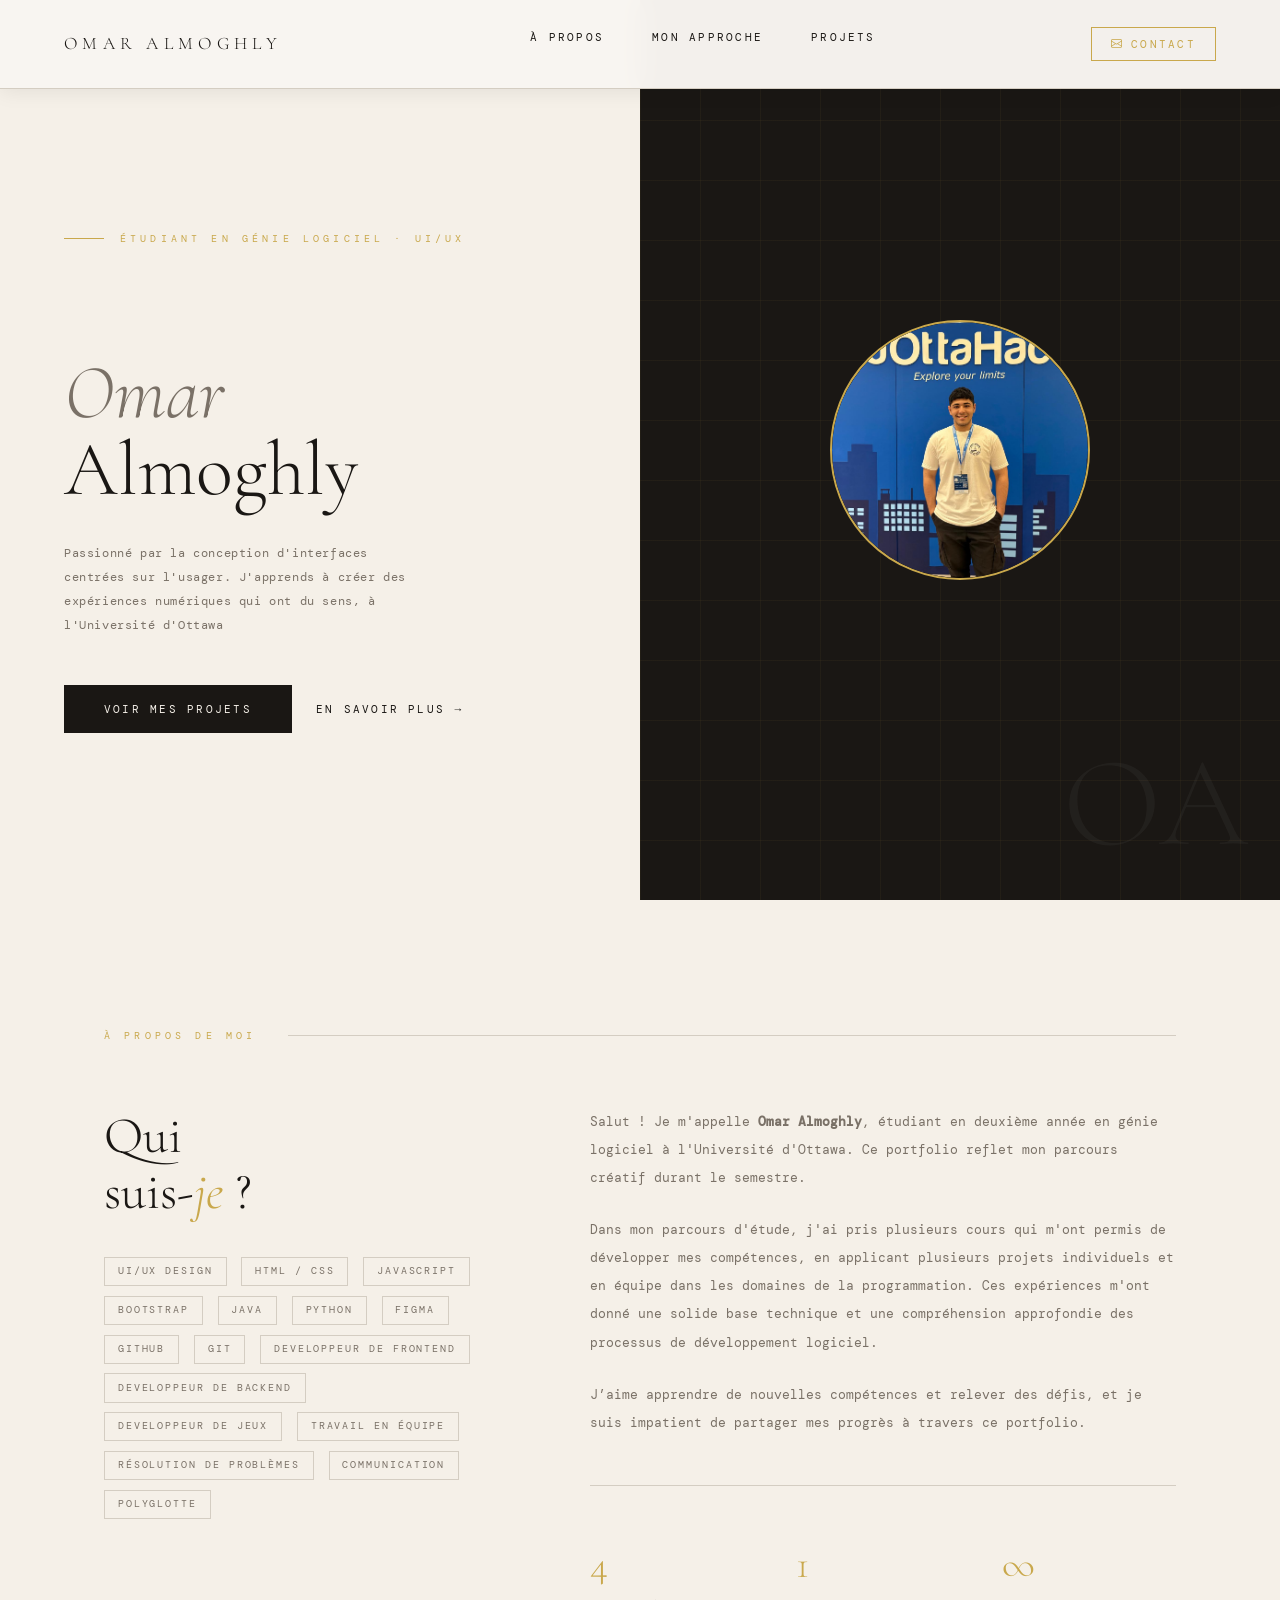
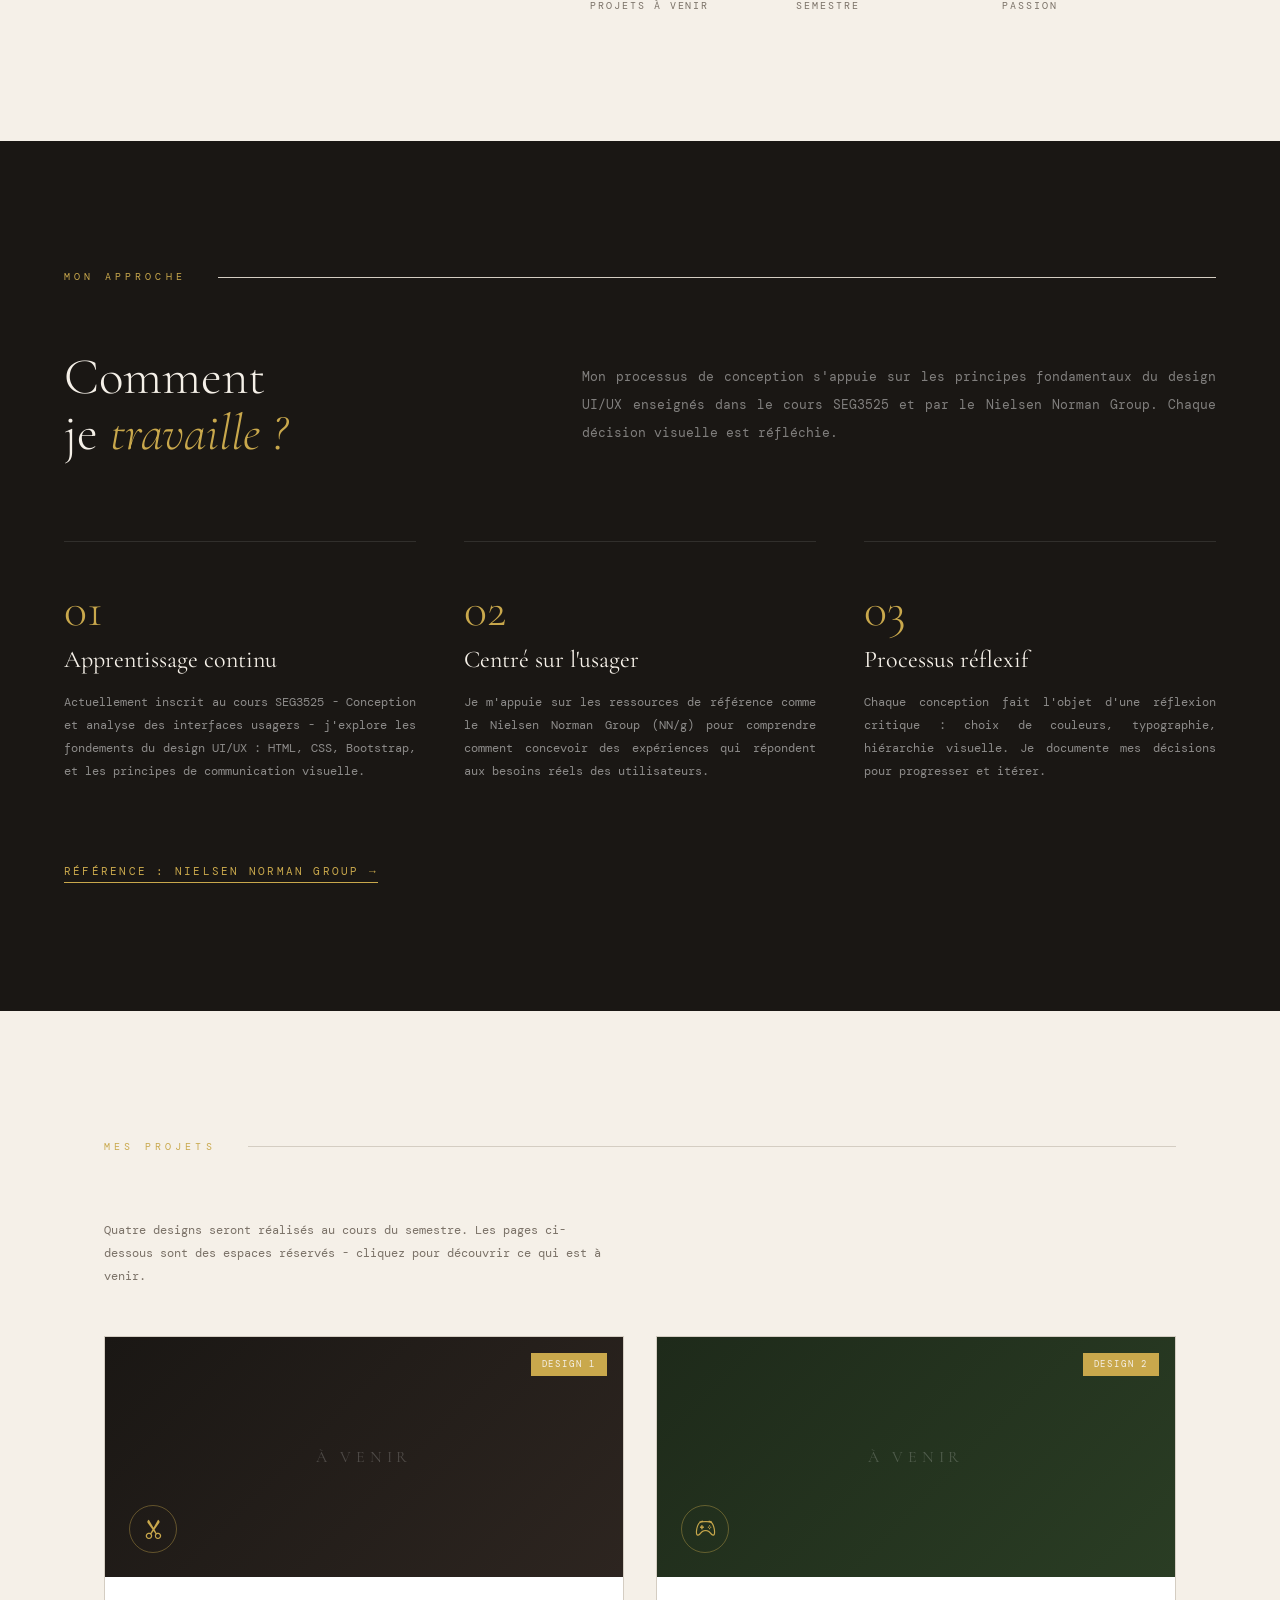
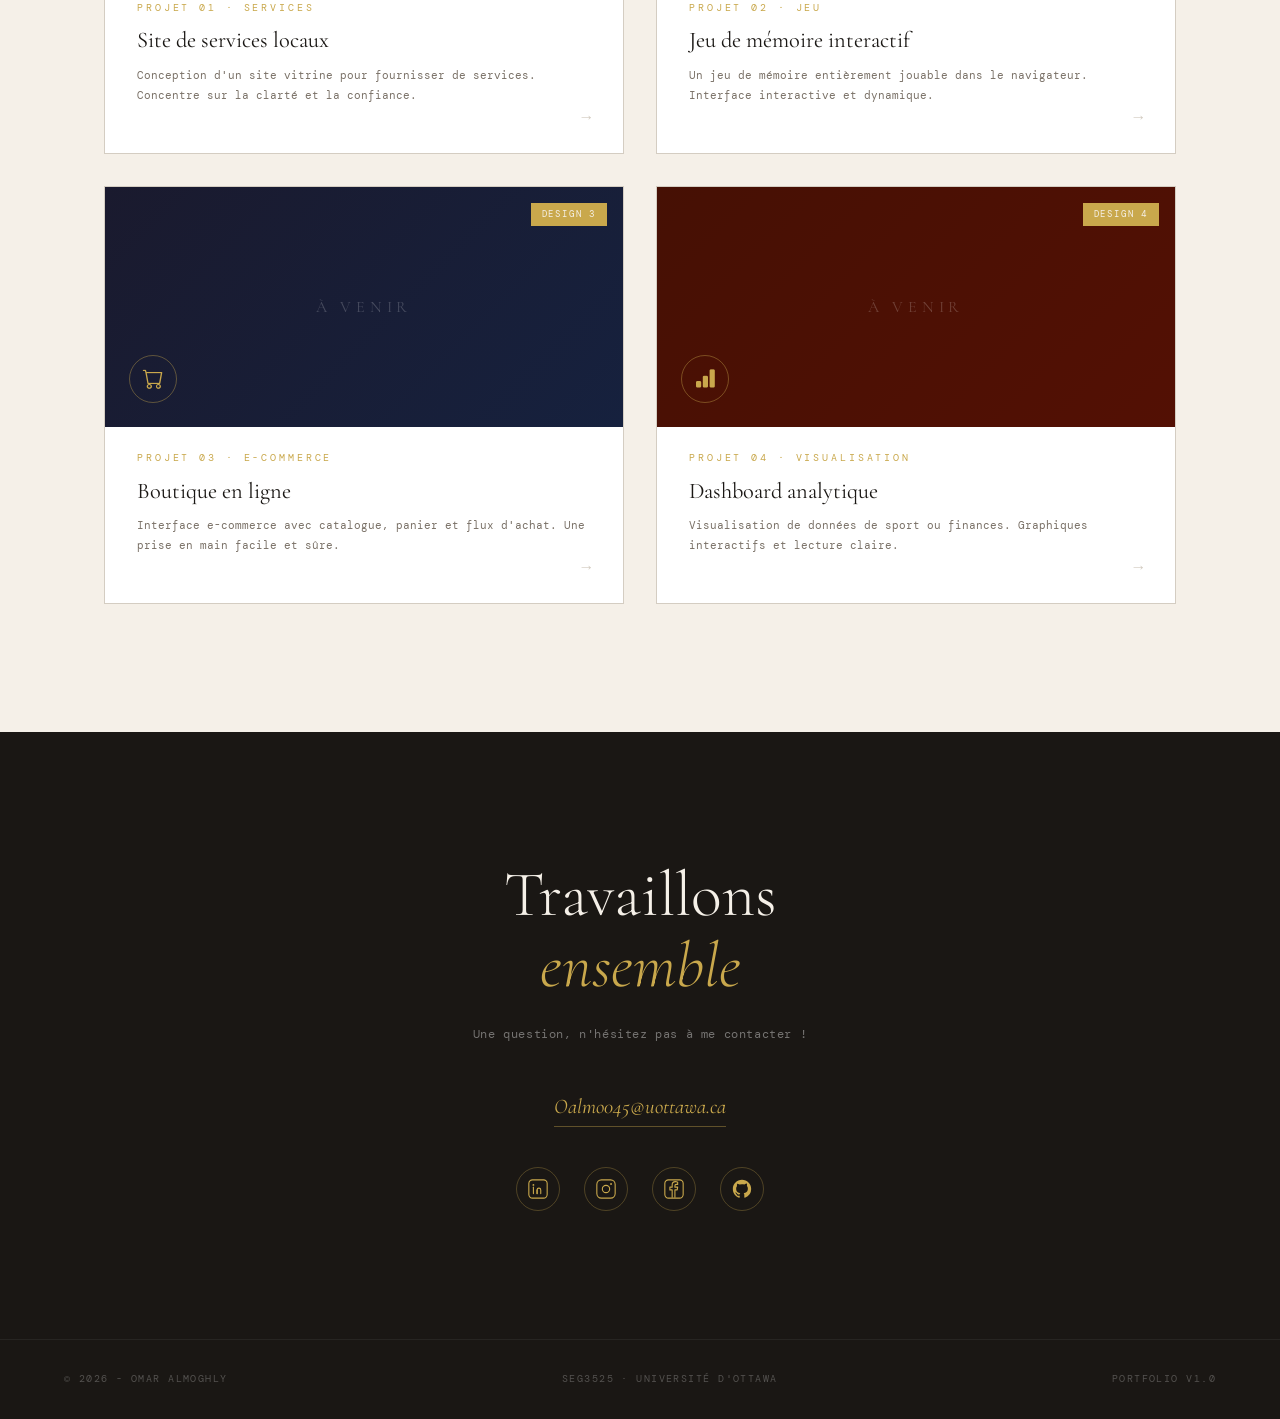
==== index.html @ 048c3cff "Fix HTML links and image paths" ====
<!DOCTYPE html>
<html lang="fr">
<head>
  <meta charset="UTF-8" />
  <meta name="viewport" content="width=device-width, initial-scale=1.0" />
  <title>Portfolio - Omar Almoghly</title>
  <link href="https://fonts.googleapis.com/css2?family=Cormorant+Garamond:ital,wght@0,300;0,400;0,600;1,300;1,400&family=DM+Mono:wght@300;400&display=swap" rel="stylesheet" />
  <!-- Bootstrap -->
  <link href="https://cdn.jsdelivr.net/npm/bootstrap@5.3.3/dist/css/bootstrap.min.css" rel="stylesheet">
  <!-- Bootstrap Icons -->
  <link rel="stylesheet" href="https://cdn.jsdelivr.net/npm/bootstrap-icons@1.11.3/font/bootstrap-icons.min.css">
  <link rel="stylesheet" href="css/style.css" />
</head>
<body>

  <!-- NAVBAR -->
  <nav>
    <a href="#" class="nav-logo">Omar Almoghly</a>
    <ul class="nav-links">
      <li><a href="#apropos">à propos</a></li>
      <li><a href="#approche">Mon approche</a></li>
      <li><a href="#projets">Projets</a></li>
    </ul>
    <a href="#contact" class="nav-contact">
  <i class="bi bi-envelope" style="margin-right: 0.4rem;"></i>Contact
</a>
  </nav>

  <!-- HERO -->
  <section id="hero">
    <div class="hero-left">
      <div class="hero-label">Étudiant en génie logiciel · UI/UX</div>
      <h1 class="hero-name">
        <br><em>Omar</em><br>Almoghly
      </h1>
      <p class="hero-desc">
        Passionné par la conception d'interfaces centrées sur l'usager.
        J'apprends à créer des expériences numériques qui ont du sens,
        à l'Université d'Ottawa
      </p>
      <div class="hero-actions">
        <a href="#projets" class="btn-primary-custom">Voir mes projets</a>
        <a href="#apropos" class="btn-secondary-custom">En savoir plus →</a>
      </div>
    </div>
    <div class="hero-right">
      <div class="hero-grid-overlay"></div>
      <div class="hero-photo-placeholder">
        <!-- Mon  photo -->
         <img src="images/Omar.jpeg" style="width:100%;height:100%;object-fit:cover;border-radius:50%"> 
      </div>
      <div class="hero-number">OA</div>
    </div>
  </section>

  <!-- À PROPOS -->
  <section id="apropos">
    <div class="section-divider"><span>À propos de moi</span></div>
    <div class="about-grid fade-in">
      <div class="about-left">
        <h2>Qui<br>suis-<em>je</em> ?</h2>
        <div style="margin-top:2rem;">
          <span class="about-tag">UI/UX Design</span>
          <span class="about-tag">HTML / CSS</span>
          <span class="about-tag">JavaScript</span>
          <span class="about-tag">Bootstrap</span>
          <span class="about-tag">Java</span>
          <span class="about-tag">Python</span>
          <span class="about-tag">Figma</span>
          <span class="about-tag">Github</span>
          <span class="about-tag">Git</span>
          <span class="about-tag">developpeur de frontend</span>
          <span class="about-tag">developpeur de backend </span>
          <span class="about-tag">Developpeur de jeux</span>
          <span class="about-tag">Travail en équipe</span>
          <span class="about-tag">Résolution de problèmes</span>
          <span class="about-tag">Communication</span>
          <span class="about-tag">Polyglotte</span>
        </div>
      </div>
      <div class="about-right">
        <p>
          Salut ! Je m'appelle <strong>Omar Almoghly</strong>, étudiant en deuxième année en génie logiciel
          à l'Université d'Ottawa. Ce portfolio reflet mon parcours créatif
          durant le semestre.
        </p>
        <p>
          Dans mon parcours d'étude, j'ai pris plusieurs cours qui m'ont permis de développer mes compétences, en applicant plusieurs projets individuels et en équipe dans les domaines de la programmation.
          Ces expériences m'ont donné une solide base technique et une compréhension approfondie des processus de développement logiciel.

        </p>
        <p>
          J’aime apprendre de nouvelles compétences et relever des défis, et je suis impatient de partager mes progrès
         à travers ce portfolio.
        </p>
        <div class="about-stats">
          <div>
            <div class="stat-num">4</div>
            <div class="stat-label">Projets à venir</div>
          </div>
          <div>
            <div class="stat-num">1</div>
            <div class="stat-label">Semestre</div>
          </div>
          <div>
            <div class="stat-num">∞</div>
            <div class="stat-label">Passion</div>
          </div>
        </div>
      </div>
    </div>
  </section>

  <!-- MON APPROCHE -->
<section id="approche">
  <div class="approach-inner">
    <div class="section-divider"><span>Mon approche</span></div>
    <div class="approach-header">
      <h2>Comment<br>je <em>travaille ?</em></h2>
      <p>Mon processus de conception s'appuie sur les principes fondamentaux
      du design UI/UX enseignés dans le cours SEG3525 et par le Nielsen Norman Group.
      Chaque décision visuelle est réfléchie.</p>
    </div>
    <div class="approach-grid fade-in">
      <div class="approach-card">
        <div class="approach-number">01</div>
        <h3>Apprentissage continu</h3>
        <p>Actuellement inscrit au cours SEG3525 - Conception et analyse des interfaces usagers -
        j'explore les fondements du design UI/UX : HTML, CSS, Bootstrap, et les principes
        de communication visuelle.</p>
      </div>
      <div class="approach-card">
        <div class="approach-number">02</div>
        <h3>Centré sur l'usager</h3>
        <p>Je m'appuie sur les ressources de référence comme le Nielsen Norman Group (NN/g)
        pour comprendre comment concevoir des expériences qui répondent aux besoins réels
        des utilisateurs.</p>
      </div>
      <div class="approach-card">
        <div class="approach-number">03</div>
        <h3>Processus réflexif</h3>
        <p>Chaque conception fait l'objet d'une réflexion critique : choix de couleurs,
        typographie, hiérarchie visuelle. Je documente mes décisions pour progresser
        et itérer.</p>
      </div>
    </div>
    <a href="https://www.nngroup.com/" target="_blank" class="approach-link">
      Référence : Nielsen Norman Group →
    </a>
  </div>
</section>

  <!-- PROJETS -->
  <section id="projets">
    <div class="section-divider"><span>Mes projets</span></div>
    <p style="font-size:0.72rem;color:var(--muted);margin-bottom:3rem;max-width:500px;line-height:2;">
      Quatre designs seront réalisés au cours du semestre. Les pages ci-dessous sont des
      espaces réservés - cliquez pour découvrir ce qui est à venir.
    </p>
   <div class="projects-grid fade-in">

  <!-- Design 1 -->
  <a href="pages/design1.html" class="project-card">
    <div class="project-img project-img-1">
      <span class="project-coming">À venir</span>
      <span class="project-badge">Design 1</span>
      <div class="project-icon">
        <i class="bi bi-scissors" style="font-size:1.3rem; color:#c9a84c;"></i>
      </div>
    </div>
    <div class="project-body">
      <div class="project-num">Projet 01 · Services</div>
      <div class="project-title">Site de services locaux</div>
      <p class="project-desc">Conception d'un site vitrine pour fournisser de services.
      Concentre sur la clarté et la confiance.</p>
    </div>
    <span class="project-arrow">→</span>
  </a>

  <!-- Design 2 -->
  <a href="pages/design2.html" class="project-card">
    <div class="project-img project-img-2">
      <span class="project-coming">À venir</span>
      <span class="project-badge">Design 2</span>
      <div class="project-icon">
        <i class="bi bi-controller" style="font-size:1.3rem; color:#c9a84c;"></i>
      </div>
    </div>
    <div class="project-body">
      <div class="project-num">Projet 02 · Jeu</div>
      <div class="project-title">Jeu de mémoire interactif</div>
      <p class="project-desc">Un jeu de mémoire entièrement jouable dans le navigateur.
      Interface interactive et dynamique.</p>
    </div>
    <span class="project-arrow">→</span>
  </a>

  <!-- Design 3 -->
  <a href="pages/design3.html" class="project-card">
    <div class="project-img project-img-3">
      <span class="project-coming">À venir</span>
      <span class="project-badge">Design 3</span>
      <div class="project-icon">
        <i class="bi bi-cart" style="font-size:1.3rem; color:#c9a84c;"></i>
      </div>
    </div>
    <div class="project-body">
      <div class="project-num">Projet 03 · E-commerce</div>
      <div class="project-title">Boutique en ligne</div>
      <p class="project-desc">Interface e-commerce avec catalogue, panier et flux d'achat.
      Une prise en main facile et sûre.</p>
    </div>
    <span class="project-arrow">→</span>
  </a>

  <!-- Design 4 -->
  <a href="pages/design4.html" class="project-card">
    <div class="project-img project-img-4">
      <span class="project-coming">À venir</span>
      <span class="project-badge">Design 4</span>
      <div class="project-icon">
        <i class="bi bi-bar-chart-fill" style="font-size:1.3rem; color:#c9a84c;"></i>
      </div>
    </div>
    <div class="project-body">
      <div class="project-num">Projet 04 · Visualisation</div>
      <div class="project-title">Dashboard analytique</div>
      <p class="project-desc">Visualisation de données de sport ou finances.
      Graphiques interactifs et lecture claire.</p>
    </div>
    <span class="project-arrow">→</span>
  </a>

</div>
  </section>

  <!-- CONTACT -->
  <section id="contact">
  <div class="section-divide"></div>
  <h2>Travaillons<br><em>ensemble</em></h2>
  <p>Une question, n'hésitez pas à me contacter !</p>
  <a href="mailto:Oalmo045@uottawa.ca" class="contact-email">Oalmo045@uottawa.ca</a>

  <!-- Logos sociaux -->
  <div style="display:flex; gap:1.5rem; justify-content:center; margin-top:2.5rem;">

    <!-- LinkedIn -->
    <a href="https://linkedin.com/in/omar-basman-almoghly-37208b328" target="_blank" class="social-icon">
      <svg width="22" height="22" viewBox="0 0 24 24" fill="none" xmlns="http://www.w3.org/2000/svg">
        <rect x="2" y="2" width="20" height="20" rx="4" stroke="#c9a84c" stroke-width="1.2"/>
        <path d="M7 10v7" stroke="#c9a84c" stroke-width="1.2" stroke-linecap="round"/>
        <circle cx="7" cy="7.5" r="1" fill="#c9a84c"/>
        <path d="M11 17v-4a2 2 0 0 1 4 0v4" stroke="#c9a84c" stroke-width="1.2" stroke-linecap="round"/>
        <path d="M11 13v4" stroke="#c9a84c" stroke-width="1.2" stroke-linecap="round"/>
      </svg>
    </a>

    <!-- Instagram -->
    <a href="https://instagram.com/omar_almoghly1" target="_blank" class="social-icon">
      <svg width="22" height="22" viewBox="0 0 24 24" fill="none" xmlns="http://www.w3.org/2000/svg">
        <rect x="2" y="2" width="20" height="20" rx="5" stroke="#c9a84c" stroke-width="1.2"/>
        <circle cx="12" cy="12" r="4" stroke="#c9a84c" stroke-width="1.2"/>
        <circle cx="17.5" cy="6.5" r="1" fill="#c9a84c"/>
      </svg>
    </a>

    <!-- Facebook -->
    <a href="https://facebook.com/Omar Basman" target="_blank" class="social-icon">
      <svg width="22" height="22" viewBox="0 0 24 24" fill="none" xmlns="http://www.w3.org/2000/svg">
        <rect x="2" y="2" width="20" height="20" rx="4" stroke="#c9a84c" stroke-width="1.2"/>
        <path d="M13 21v-8h2.5l.5-3H13V8.5C13 7.7 13.4 7 14.5 7H16V4.5S15 4 13.5 4C11 4 10 5.5 10 7.5V10H7.5v3H10v8" 
              stroke="#c9a84c" stroke-width="1.2" stroke-linecap="round" stroke-linejoin="round"/>
      </svg>
    </a>
    <!-- Github -->
    <a href="https://github.com/OmarAlmoghly" target="_blank" class="social-icon">
      <svg width="22" height="22" viewBox="0 0 24 24" fill="none" xmlns="http://www.w3.org/2000/svg">
      <path d="M12 2C6.48 2 2 6.48 2 12c0 4.42 2.87 8.17 6.84 9.49.5.09.68-.22.68-.48v-1.7c-2.78.6-3.37-1.34-3.37-1.34-.45-1.16-1.1-1.47-1.1-1.47-.9-.62.07-.6.07-.6 1 .07 1.52 1.02 1.52 1.02.89 1.52 2.33 1.08 2.9.83.09-.65.35-1.08.63-1.33-2.22-.25-4.55-1.11-4.55-4.94 0-1.09.39-1.98 1.03-2.68-.1-.25-.45-1.27.1-2.64 0 0 .84-.27 2.75 1.02A9.56 9.56 0 0 1 12 6.8c.85.004 1.71.115 2.51.337 1.91-1.29 2.75-1.02 2.75-1.02.55 1.37.2 2.39.1 2.64.64.7 1.03 1.59 1.03 2.68 0 3.84-2.34 4.68-4.57 4.93.36.31.68.92.68 1.85v2.74c0 .27.18.58.69.48A10.01 10.01 0 0 0 22 12c0-5.52-4.48-10-10-10z" 
          fill="#c9a84c"/>
  </svg>
</a>
  </div>
</section>
  <!-- FOOTER -->
  <footer>
    <span>© 2026 - Omar Almoghly</span>
    <span>SEG3525 · Université d'Ottawa</span>
    <span>Portfolio v1.0</span>
  </footer>

  <script src="https://cdn.jsdelivr.net/npm/bootstrap@5.3.0/dist/js/bootstrap.bundle.min.js"></script>
  <script src="js/script.js"></script>
</body>
</html>
---- css/style.css ----
:root {
  --cream: #f5f0e8;
  --ink: #1a1714;
  --gold: #c9a84c;
  --gold-light: #e8d5a3;
  --muted: #7a7167;
  --line: #d4cdc2;
}

* { margin: 0; padding: 0; box-sizing: border-box; }
html { scroll-behavior: smooth; }

body {
  font-family: 'DM Mono', monospace;
  background-color: var(--cream);
  color: var(--ink);
  overflow-x: hidden;
}

/* ── NAVBAR ── */
nav {
  position: fixed;
  top: 0; left: 0; right: 0;
  z-index: 700;
  display: flex;
  justify-content: space-between;
  align-items: center;
  padding: 1.5rem 4rem;
  background: rgba(248, 245, 241, 0.98);
  backdrop-filter: blur(12px);
  -webkit-backdrop-filter: blur(12px);
  border-bottom: 1px solid var(--line);
  box-shadow: 0 2px 20px rgba(0,0,0,0.08);
}

.nav-logo {
  font-family: 'Cormorant Garamond', serif;
  font-size: 1.1rem;
  font-weight: 300;
  letter-spacing: 0.3em;
  text-transform: uppercase;
  color: var(--ink);
  text-decoration: none;
}

.nav-links {
  display: flex;
  gap: 3rem;
  list-style: none;
}

.nav-links a {
  font-size: 0.7rem;
  letter-spacing: 0.2em;
  text-transform: uppercase;
  color: var(--ink);
  text-decoration: none;
  position: relative;
  padding-bottom: 2px;
}

.nav-links a::after {
  content: '';
  position: absolute;
  bottom: 0; left: 0;
  width: 0; height: 1px;
  background: var(--gold);
  transition: width 0.4s ease;
}

.nav-links a:hover::after { width: 100%; }

.nav-contact {
  font-size: 0.7rem;
  letter-spacing: 0.2em;
  text-transform: uppercase;
  color: var(--gold);
  text-decoration: none;
  border: 1px solid var(--gold);
  padding: 0.5rem 1.2rem;
  transition: all 0.3s ease;
}

.nav-contact:hover {
  background: var(--gold);
  color: var(--cream);
}

/* ── HERO ── */
#hero {
  min-height: 100vh;
  display: grid;
  grid-template-columns: 1fr 1fr;
  position: relative;
  overflow: hidden;
}

.hero-left {
  display: flex;
  flex-direction: column;
  justify-content: center;
  padding: 8rem 4rem 4rem 4rem;
}

.hero-label {
  font-size: 0.65rem;
  letter-spacing: 0.4em;
  text-transform: uppercase;
  color: var(--gold);
  margin-bottom: 2rem;
  display: flex;
  align-items: center;
  gap: 1rem;
}

.hero-label::before {
  content: '';
  width: 40px;
  height: 1px;
  background: var(--gold);
}

.hero-name {
  font-family: 'Cormorant Garamond', serif;
  font-size: clamp(3.5rem, 6vw, 7rem);
  font-weight: 300;
  line-height: 1.0;
  color: var(--ink);
  margin-bottom: 2rem;
}

.hero-name em {
  font-style: italic;
  color: var(--muted);
}

.hero-desc {
  font-size: 0.75rem;
  line-height: 2;
  color: var(--muted);
  max-width: 360px;
  margin-bottom: 3rem;
  letter-spacing: 0.05em;
}

.hero-actions {
  display: flex;
  gap: 1.5rem;
  align-items: center;
}

.btn-primary-custom {
  font-size: 0.7rem;
  letter-spacing: 0.2em;
  text-transform: uppercase;
  color: var(--cream);
  background: var(--ink);
  border: none;
  padding: 1rem 2.5rem;
  text-decoration: none;
  transition: all 0.3s ease;
}

.btn-primary-custom:hover {
  background: var(--gold);
  color: var(--cream);
}

.btn-secondary-custom {
  font-size: 0.7rem;
  letter-spacing: 0.2em;
  text-transform: uppercase;
  color: var(--ink);
  text-decoration: none;
  display: flex;
  align-items: center;
  gap: 0.5rem;
  transition: color 0.3s ease;
}

.btn-secondary-custom:hover { color: var(--gold); }

.hero-right {
  position: relative;
  background: var(--ink);
  overflow: hidden;
  display: flex;
  align-items: center;
  justify-content: center;
}

.hero-photo-placeholder {
  width: 260px;
  height: 260px;
  border-radius: 50%;
  border: 2px solid var(--gold);
  display: flex;
  align-items: center;
  justify-content: center;
  position: relative;
  overflow: hidden;
}

.hero-photo-placeholder::before {
  content: '';
  position: absolute;
  width: 280px;
  height: 280px;
  border-radius: 50%;
  border: 1px solid rgba(201,168,76,0.3);
  animation: pulse-ring 3s ease-in-out infinite;
}

@keyframes pulse-ring {
  0%, 100% { transform: scale(1); opacity: 0.5; }
  50%       { transform: scale(1.05); opacity: 1; }
}

.hero-photo-placeholder svg {
  width: 100px;
  height: 100px;
  color: var(--gold-light);
  opacity: 0.5;
}

.hero-grid-overlay {
  position: absolute;
  inset: 0;
  background-image:
    linear-gradient(rgba(201,168,76,0.05) 1px, transparent 1px),
    linear-gradient(90deg, rgba(201,168,76,0.05) 1px, transparent 1px);
  background-size: 60px 60px;
}

.hero-number {
  position: absolute;
  bottom: 2rem; right: 2rem;
  font-family: 'Cormorant Garamond', serif;
  font-size: 8rem;
  font-weight: 300;
  color: rgba(255,255,255,0.04);
  line-height: 1;
  user-select: none;
}

/* ── SECTION DIVIDER ── */
.section-divider {
  display: flex;
  align-items: center;
  gap: 2rem;
  margin-bottom: 4rem;
}

.section-divider span {
  font-size: 0.65rem;
  letter-spacing: 0.4em;
  text-transform: uppercase;
  color: var(--gold);
  white-space: nowrap;
}

.section-divider::after {
  content: '';
  flex: 1;
  height: 1px;
  background: var(--line);
}

/* ── À PROPOS ── */
#apropos {
  padding: 8rem 4rem;
  max-width: 1200px;
  margin: 0 auto;
}

.about-grid {
  display: grid;
  grid-template-columns: 1fr 1.5fr;
  gap: 6rem;
  align-items: start;
}

.about-left h2 {
  font-family: 'Cormorant Garamond', serif;
  font-size: clamp(2.5rem, 4vw, 4rem);
  font-weight: 300;
  line-height: 1.1;
  margin-bottom: 2rem;
}

.about-left h2 em {
  font-style: italic;
  color: var(--gold);
}

.about-tag {
  display: inline-block;
  font-size: 0.6rem;
  letter-spacing: 0.2em;
  text-transform: uppercase;
  border: 1px solid var(--line);
  padding: 0.4rem 0.8rem;
  margin: 0.3rem 0.3rem 0.3rem 0;
  color: var(--muted);
}

.about-right p {
  font-size: 0.8rem;
  line-height: 2.2;
  color: var(--muted);
  margin-bottom: 1.5rem;
}

.about-stats {
  display: grid;
  grid-template-columns: repeat(3, 1fr);
  gap: 2rem;
  margin-top: 3rem;
  padding-top: 3rem;
  border-top: 1px solid var(--line);
}

.stat-num {
  font-family: 'Cormorant Garamond', serif;
  font-size: 2.5rem;
  font-weight: 300;
  color: var(--gold);
}

.stat-label {
  font-size: 0.6rem;
  letter-spacing: 0.2em;
  text-transform: uppercase;
  color: var(--muted);
  margin-top: 0.3rem;
}

/* ── MON APPROCHE ── */
#approche {
  color: var(--cream);
  background: var(--ink);
  padding: 8rem 4rem;
}

#approche .section-divider span { color: var(--gold); }
#approche .section-divider::after { background: var(--line); }

.approach-inner {
  max-width: 1200px;
  margin: 0 auto;
}

.approach-header {
  display: grid;
  grid-template-columns: 1fr 1.5fr;
  gap: 6rem;
  align-items: center;
  margin-bottom: 5rem;
}

.approach-inner h2 {
  font-family: 'Cormorant Garamond', serif;
  font-size: clamp(2.5rem, 4vw, 4rem);
  font-weight: 300;
  line-height: 1.1;
  color: var(--cream);
  margin: 0;
}

.approach-inner h2 em {
  font-style: italic;
  color: var(--gold);
}


.approach-header > p {
  font-size: 0.8rem;
  line-height: 2.2;
  color: rgba(255,255,255,0.45);
  margin: 0;
  text-align: justify;
  text-align-last: left;
}

.approach-grid {
  display: grid;
  grid-template-columns: repeat(3, 1fr);
  gap: 3rem;
  margin-top: 0;
}

.approach-card {
  border-top: 1px solid rgba(255,255,255,0.1);
  padding-top: 2rem;
  transition: border-color 0.3s ease;
}

.approach-card:hover { border-top-color: var(--gold); }

.approach-number {
  font-family: 'Cormorant Garamond', serif;
  font-size: 3rem;
  font-weight: 300;
  color: var(--gold);
}

.approach-card h3 {
  font-family: 'Cormorant Garamond', serif;
  font-size: 1.5rem;
  font-weight: 400;
  color: var(--cream);
  margin-bottom: 1rem;
}

.approach-card p {
  font-size: 0.72rem;
  line-height: 2;
  color: rgba(255,255,255,0.5);
  text-align: justify;
  text-align-last: left;
}

.approach-link {
  display: inline-flex;
  align-items: center;
  gap: 0.5rem;
  margin-top: 4rem;
  font-size: 0.7rem;
  letter-spacing: 0.2em;
  text-transform: uppercase;
  color: var(--gold);
  text-decoration: none;
  border-bottom: 1px solid var(--gold);
  padding-bottom: 2px;
}

/* ── PROJETS ── */
#projets {
  padding: 8rem 4rem;
  max-width: 1200px;
  margin: 0 auto;
}

.projects-grid {
  display: grid;
  grid-template-columns: repeat(2, 1fr);
  gap: 2rem;
}

.project-card {
  position: relative;
  background: white;
  border: 1px solid var(--line);
  overflow: hidden;
  cursor: pointer;
  transition: transform 0.3s ease, box-shadow 0.3s ease;
  text-decoration: none;
  color: inherit;
  display: block;
}

.project-card:hover {
  transform: translateY(-4px);
  box-shadow: 0 20px 60px rgba(0,0,0,0.08);
}

.project-img {
  height: 240px;
  display: flex;
  align-items: center;
  justify-content: center;
  position: relative;
  overflow: hidden;
}

.project-img-1 { background: linear-gradient(135deg, #1a1714 0%, #2d2520 100%); }
.project-img-2 { background: linear-gradient(135deg, #1e2a1a 0%, #2a3d24 100%); }
.project-img-3 { background: linear-gradient(135deg, #1a1a2e 0%, #16213e 100%); }
.project-img-4 { background: linear-gradient(135deg, #461004 0%, #531004 100%); }

.project-coming {
  font-family: 'Cormorant Garamond', serif;
  font-size: 1rem;
  letter-spacing: 0.3em;
  text-transform: uppercase;
  color: rgba(255,255,255,0.2);
}

.project-badge {
  position: absolute;
  top: 1rem; right: 1rem;
  font-size: 0.55rem;
  letter-spacing: 0.2em;
  text-transform: uppercase;
  background: var(--gold);
  color: var(--cream);
  padding: 0.3rem 0.7rem;
}

.project-icon {
  position: absolute;
  bottom: 1.5rem; left: 1.5rem;
  width: 48px; height: 48px;
  border: 1px solid rgba(201,168,76,0.4);
  border-radius: 50%;
  display: flex;
  align-items: center;
  justify-content: center;
  font-size: 1.2rem;
}

.project-body {
  padding: 1.5rem 2rem 2rem;
}

.project-num {
  font-size: 0.6rem;
  letter-spacing: 0.3em;
  text-transform: uppercase;
  color: var(--gold);
  margin-bottom: 0.5rem;
}

.project-title {
  font-family: 'Cormorant Garamond', serif;
  font-size: 1.4rem;
  font-weight: 400;
  color: var(--ink);
  margin-bottom: 0.5rem;
}

.project-desc {
  font-size: 0.7rem;
  line-height: 1.8;
  color: var(--muted);
}

.project-arrow {
  position: absolute;
  bottom: 1.5rem; right: 2rem;
  font-size: 1rem;
  color: var(--line);
  transition: color 0.3s ease, transform 0.3s ease;
}

.project-card:hover .project-arrow {
  color: var(--gold);
  transform: translateX(4px);
}

/* ── CONTACT ── */
#contact {
  background: var(--ink);
  color: var(--cream);
  padding: 8rem 4rem;
  text-align: center;
}

#contact .section-divider { justify-content: center; }
#contact .section-divider span { color: var(--gold); }
#contact .section-divider::before {
  content: '';
  width: 60px; height: 1px;
  background: rgba(255,255,255,0.15);
}
#contact .section-divider::after {
  flex: unset;
  width: 60px;
}

#contact h2 {
  font-family: 'Cormorant Garamond', serif;
  font-size: clamp(2.5rem, 5vw, 5rem);
  font-weight: 300;
  line-height: 1.1;
  margin-bottom: 1.5rem;
}

#contact h2 em {
  font-style: italic;
  color: var(--gold);
}

#contact p {
  font-size: 0.75rem;
  color: rgba(255,255,255,0.4);
  margin-bottom: 3rem;
  letter-spacing: 0.05em;
}   

.contact-email {
  display: inline-block;
  font-family: 'Cormorant Garamond', serif;
  font-size: 1.3rem;
  font-style: italic;
  color: var(--gold);
  text-decoration: none;
  border-bottom: 1px solid rgba(201,168,76,0.4);
  padding-bottom: 4px;
  transition: border-color 0.3s ease;
}

.contact-email:hover { border-color: var(--gold); }

/* ── FOOTER ── */
footer {
  background: var(--ink);
  border-top: 1px solid rgba(255,255,255,0.06);
  padding: 2rem 4rem;
  display: flex;
  justify-content: space-between;
  align-items: center;
  color: rgba(255,255,255,0.25);
  font-size: 0.6rem;
  letter-spacing: 0.15em;
  text-transform: uppercase;
}

.social-icon {
  display: flex;
  align-items: center;
  justify-content: center;
  width: 44px;
  height: 44px;
  border: 1px solid rgba(201,168,76,0.3);
  border-radius: 50%;
  transition: all 0.3s ease;
}

.social-icon:hover {
  background: rgba(201,168,76,0.15);
  border-color: var(--gold);
  transform: translateY(-3px);
}

/* ── ANIMATIONS ── */
.fade-in {
  opacity: 0;
  transform: translateY(20px);
  transition: opacity 0.8s ease, transform 0.8s ease;
}

.fade-in.visible {
  opacity: 1;
  transform: translateY(0);
}

/* ── RESPONSIVE ── */
@media (max-width: 768px) {
  nav { padding: 1.2rem 1.5rem; }
  .nav-links { display: none; }

  #hero { grid-template-columns: 1fr; }
  .hero-right { height: 40vh; }
  .hero-left { padding: 7rem 1.5rem 3rem; }

  #apropos { padding: 5rem 1.5rem; }
  .about-grid { grid-template-columns: 1fr; gap: 3rem; }

  #approche { padding: 5rem 1.5rem; }
  .approach-grid { grid-template-columns: 1fr; }

  #projets { padding: 5rem 1.5rem; }
  .projects-grid { grid-template-columns: 1fr; }

  #contact { padding: 5rem 1.5rem; }

  footer { flex-direction: column; gap: 1rem; text-align: center; }
}
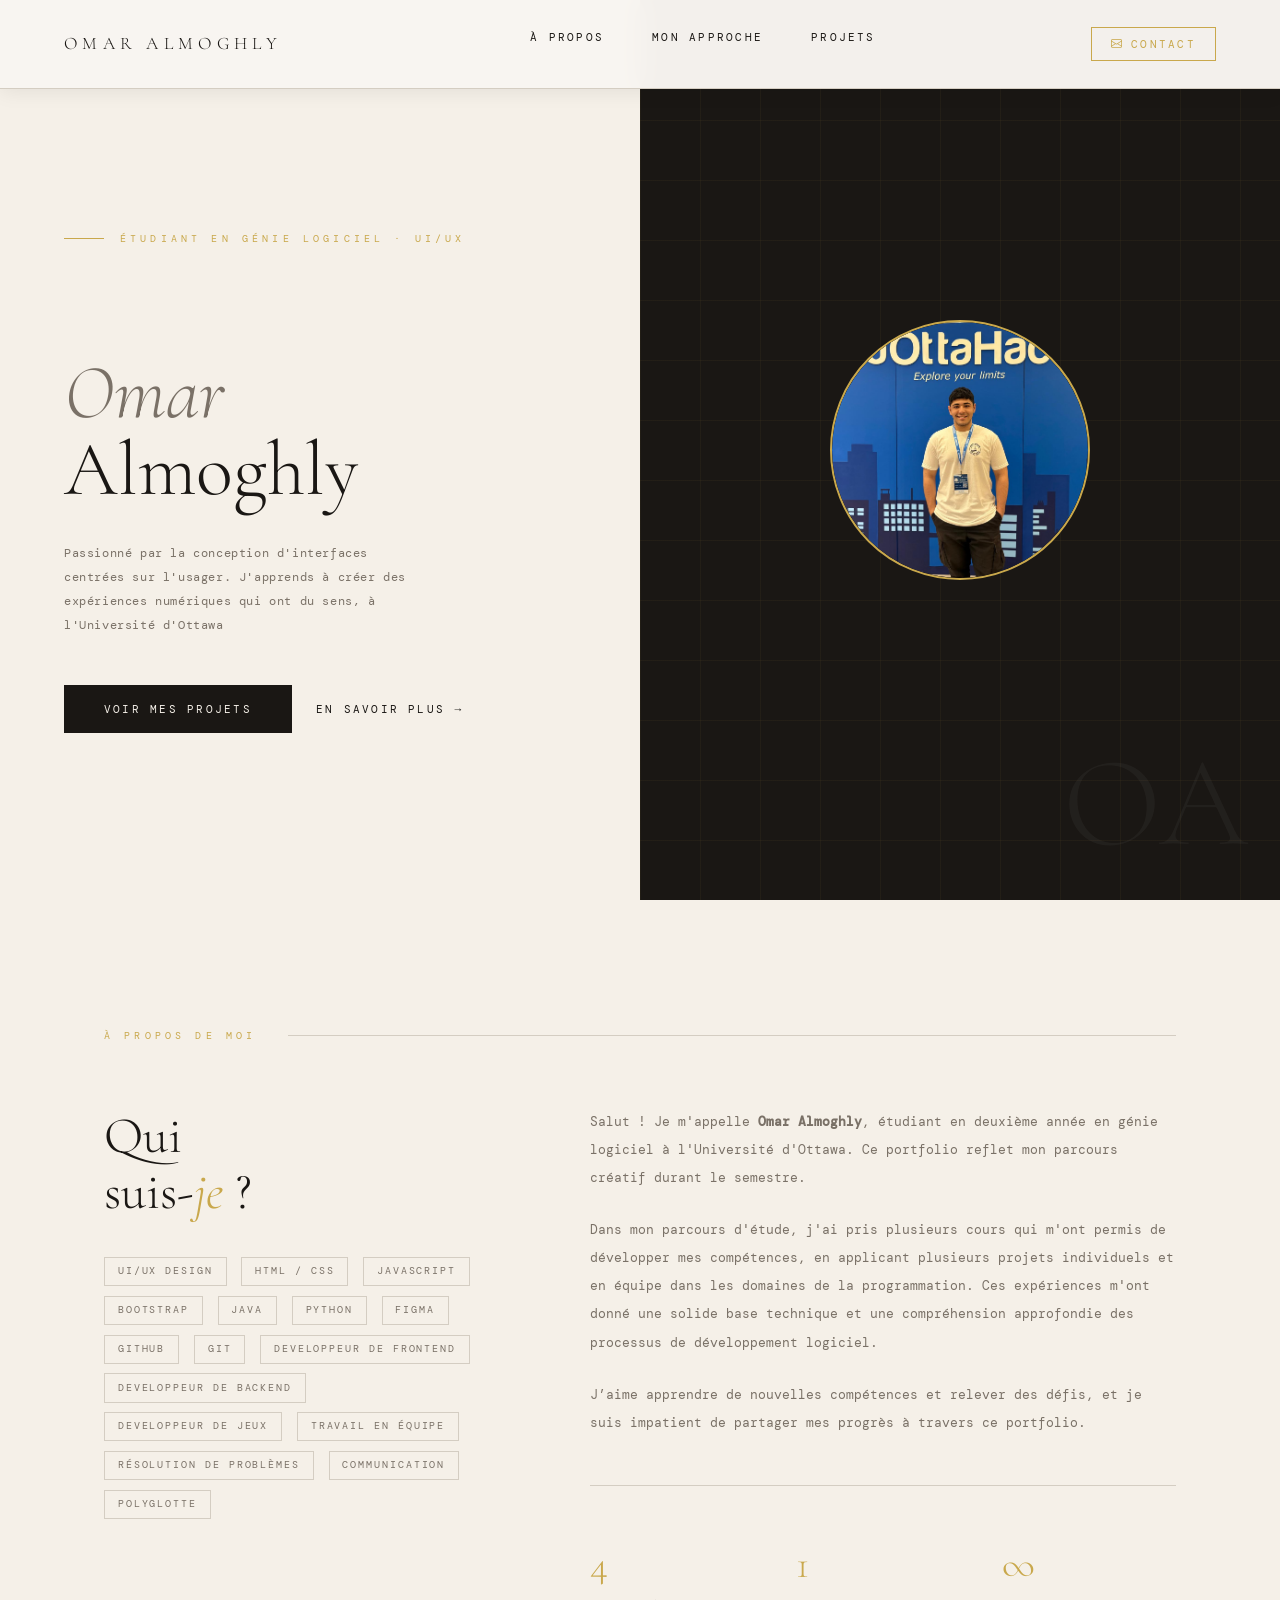
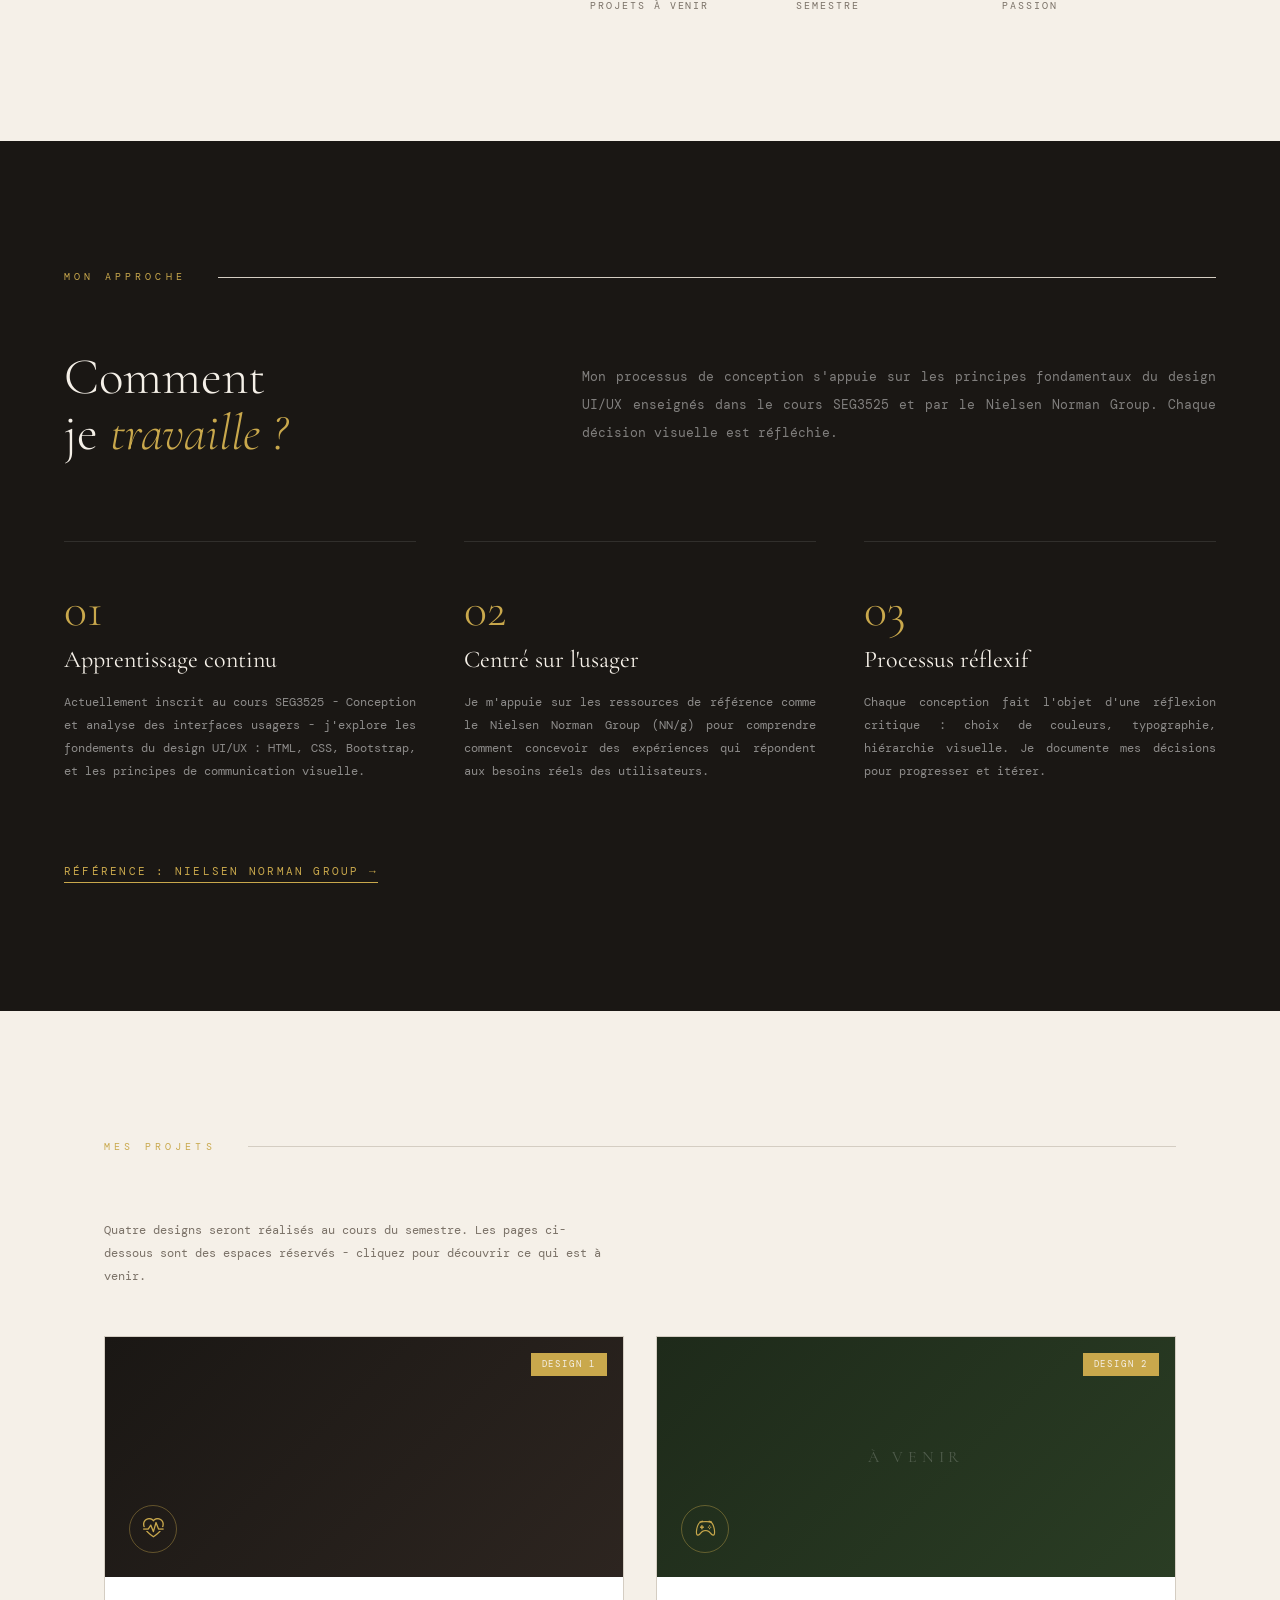
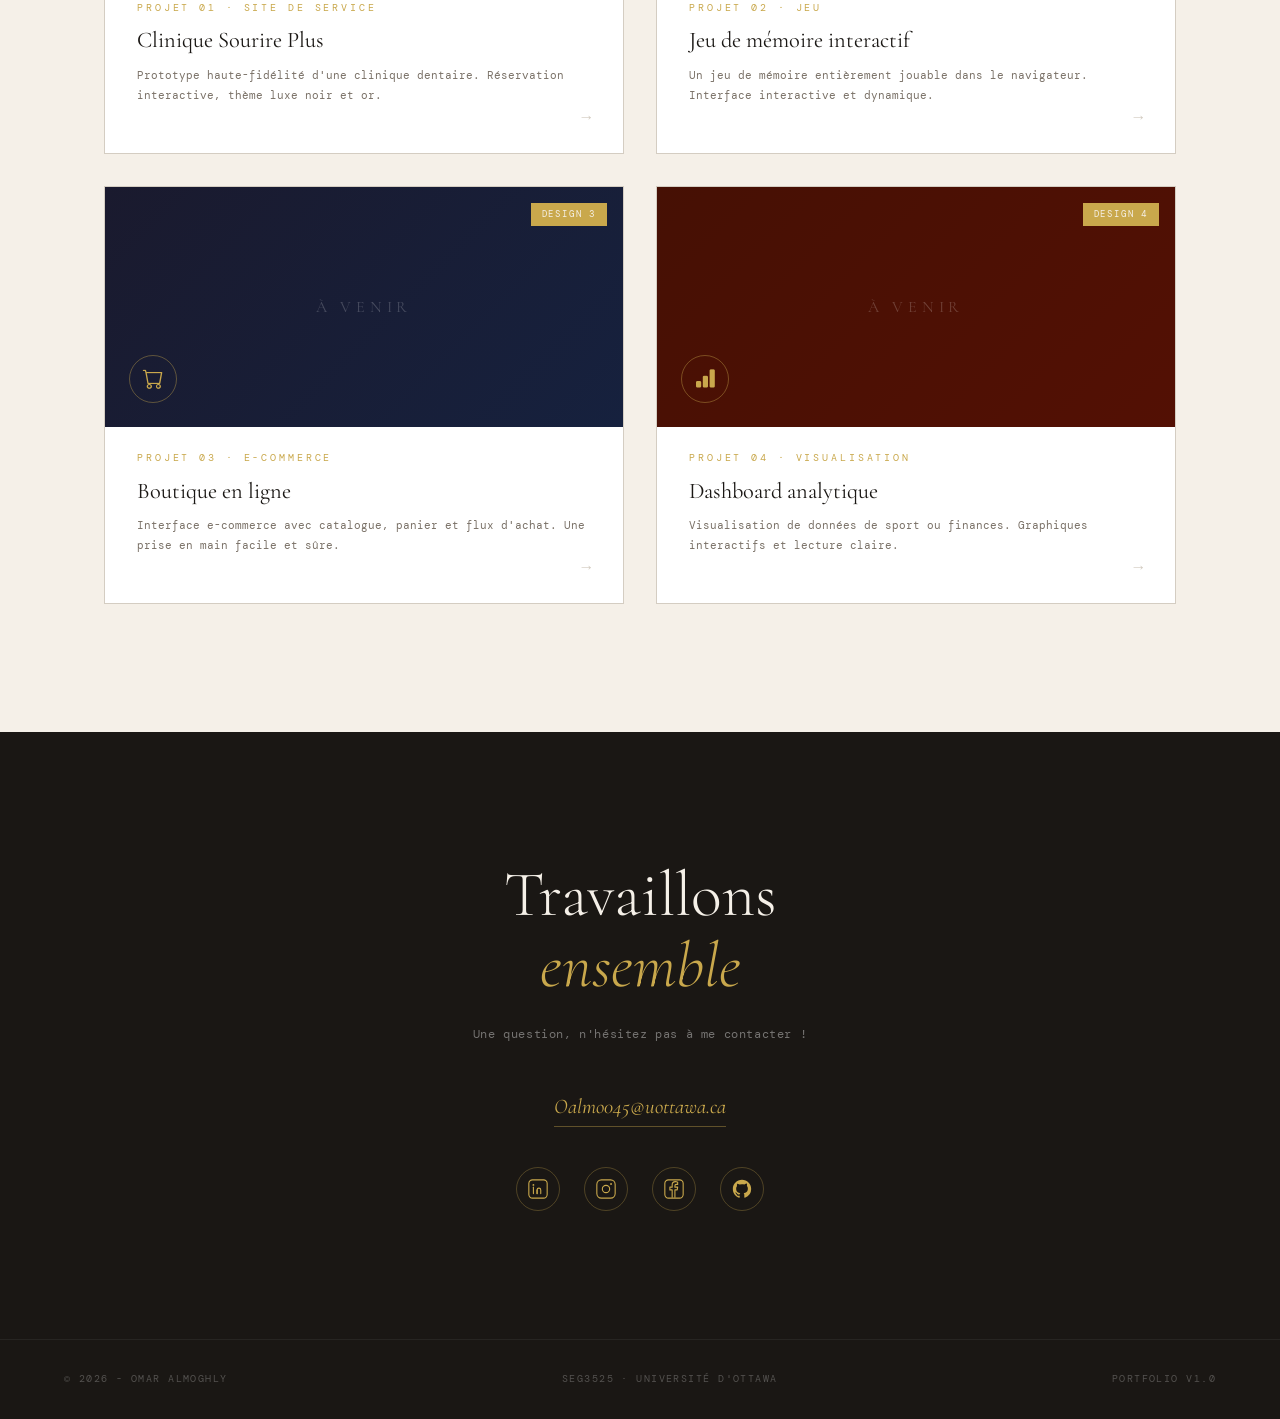
==== commit c21fee81: "Revise project card for Design 1 Updated project details for 'Clinique Sourire Plus' with new design" ====
--- a/index.html
+++ b/index.html
@@ -160,20 +160,19 @@
    <div class="projects-grid fade-in">
 
   <!-- Design 1 -->
-  <a href="pages/design1.html" class="project-card">
-    <div class="project-img project-img-1">
-      <span class="project-coming">À venir</span>
-      <span class="project-badge">Design 1</span>
-      <div class="project-icon">
-        <i class="bi bi-scissors" style="font-size:1.3rem; color:#c9a84c;"></i>
-      </div>
-    </div>
-    <div class="project-body">
-      <div class="project-num">Projet 01 · Services</div>
-      <div class="project-title">Site de services locaux</div>
-      <p class="project-desc">Conception d'un site vitrine pour fournisser de services.
-      Concentre sur la clarté et la confiance.</p>
-    </div>
+  <a href="https://omaralmoghly.github.io/sourire-plus/" target="_blank" class="project-card">
+   <div class="project-img project-img-1">
+  <span class="project-badge">Design 1</span>
+  <div class="project-icon">
+    <i class="bi bi-heart-pulse" style="font-size:1.3rem; color:#c9a84c;"></i>
+  </div>
+</div>
+<div class="project-body">
+  <div class="project-num">Projet 01 · Site de service</div>
+  <div class="project-title">Clinique Sourire Plus</div>
+  <p class="project-desc">Prototype haute-fidélité d'une clinique dentaire.
+  Réservation interactive, thème luxe noir et or.</p>
+</div>
     <span class="project-arrow">→</span>
   </a>
 
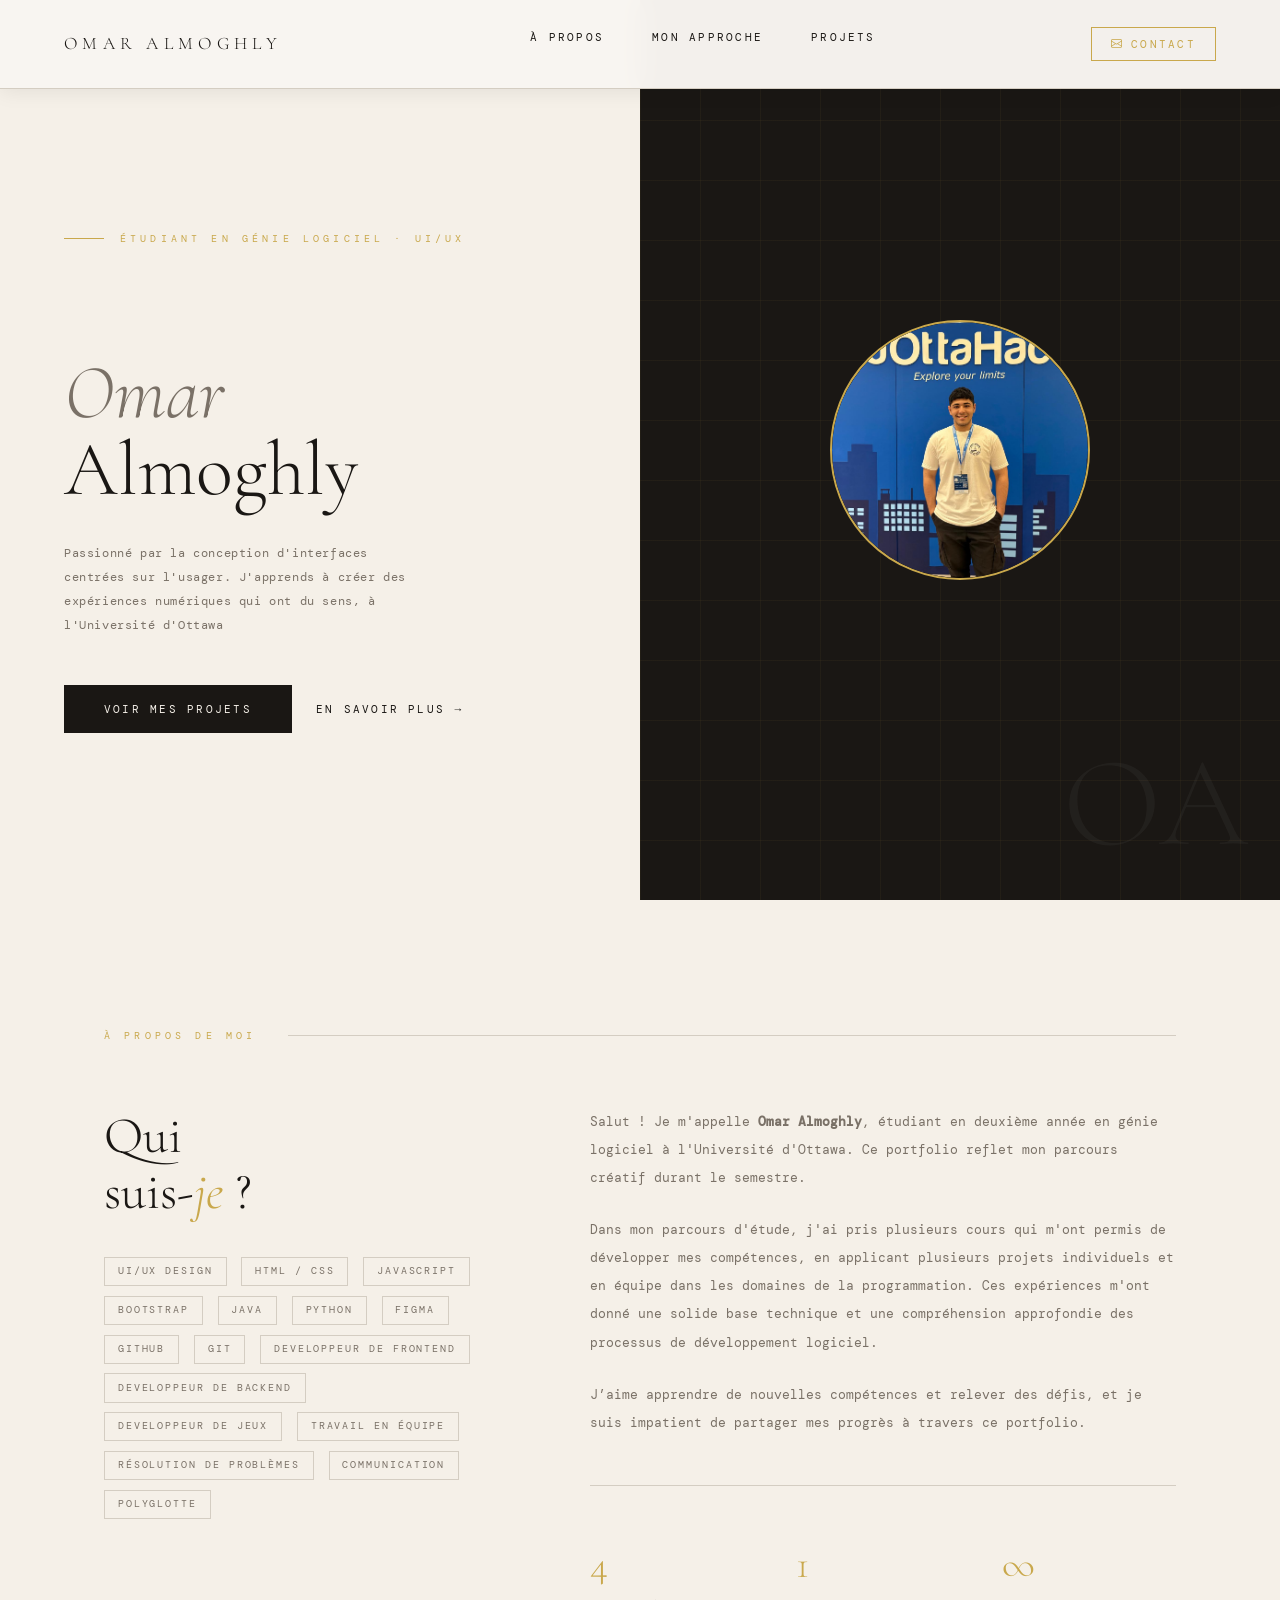
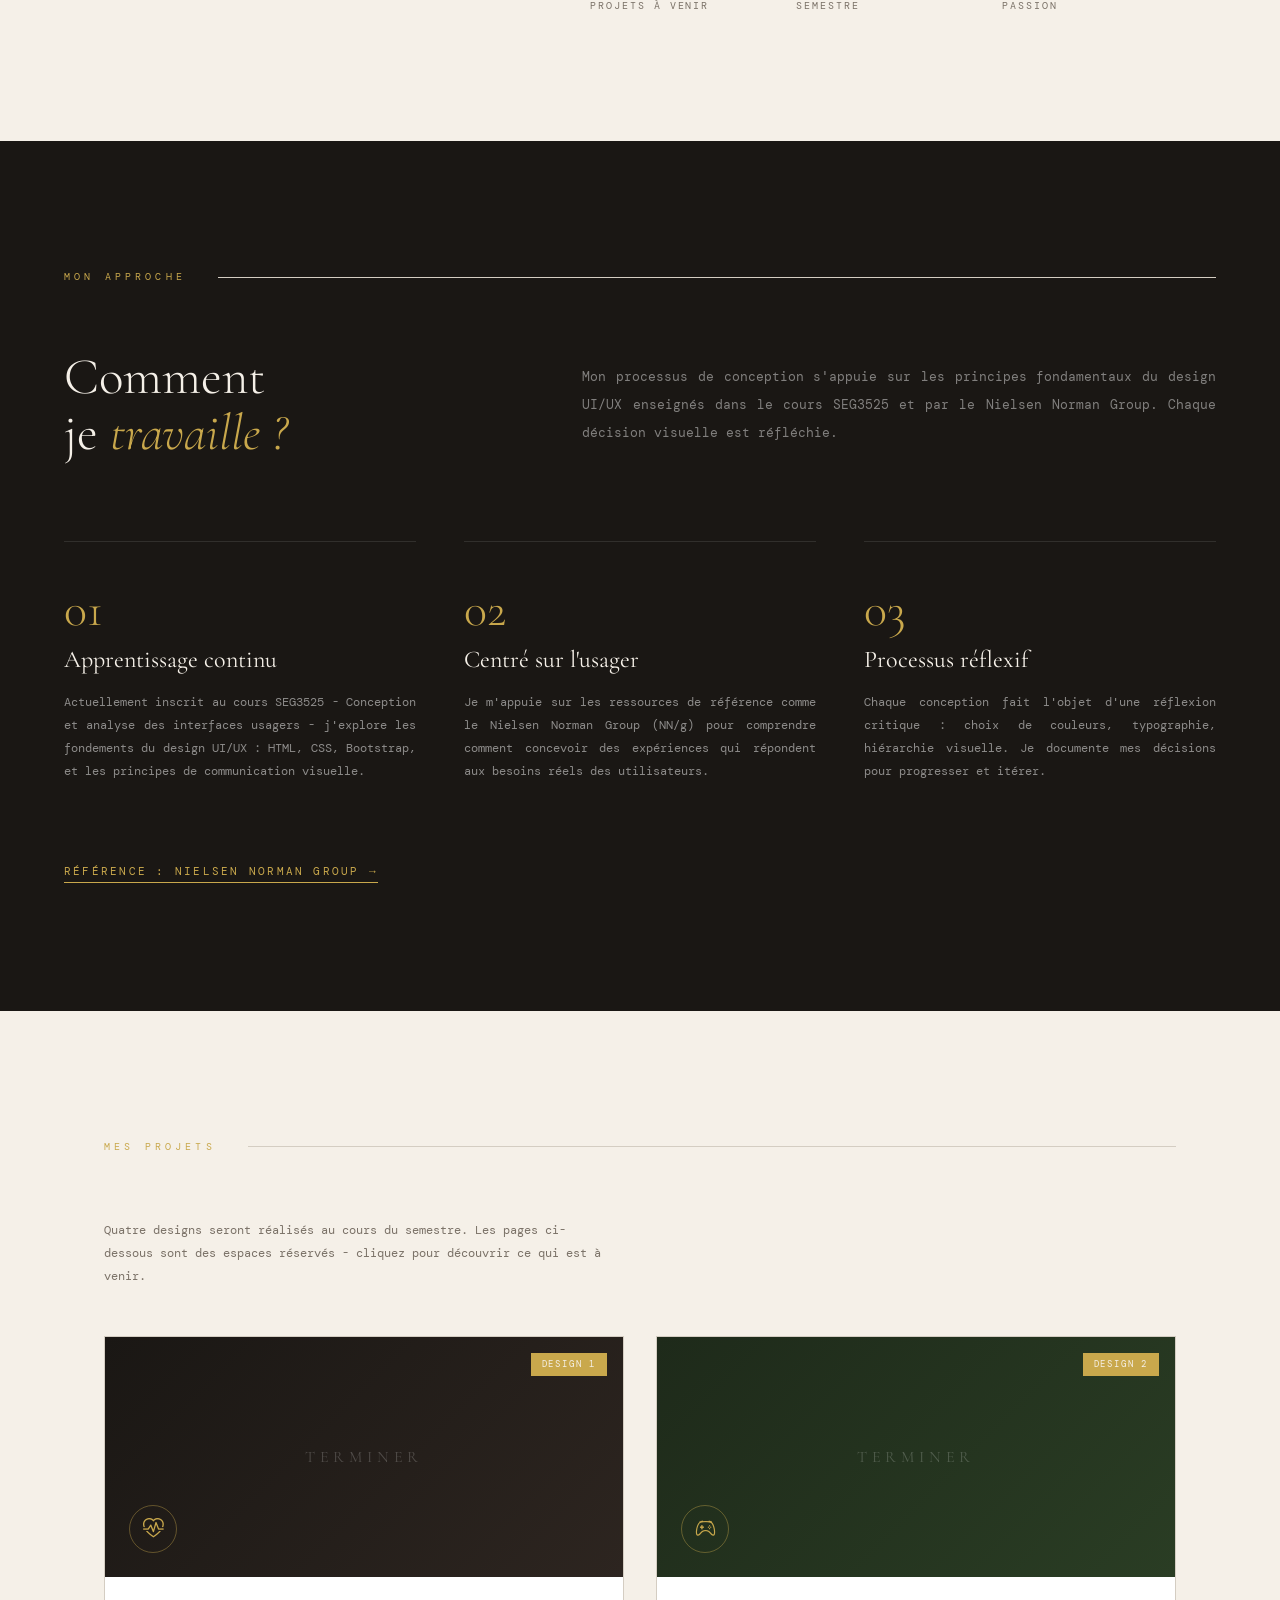
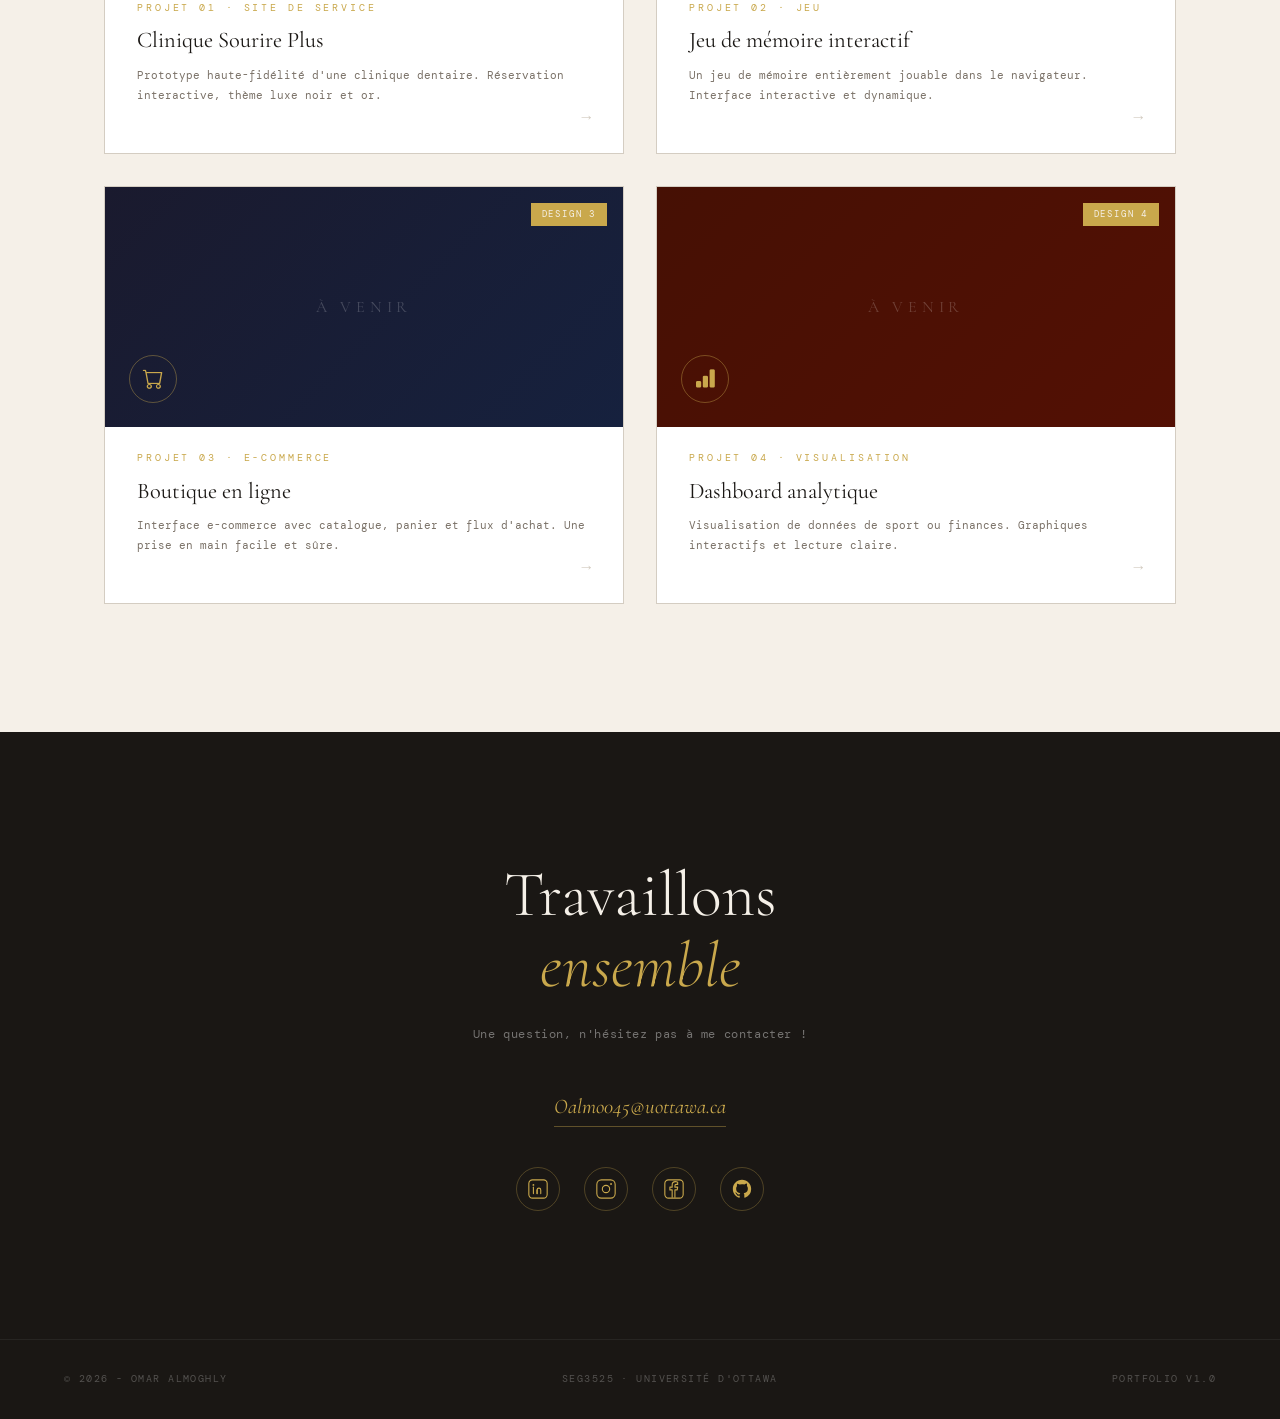
==== commit 77b09f1e: "Update index.html" ====
--- a/index.html
+++ b/index.html
@@ -160,9 +160,10 @@
    <div class="projects-grid fade-in">
 
   <!-- Design 1 -->
-  <a href="https://omaralmoghly.github.io/sourire-plus/" target="_blank" class="project-card">
+  <a href="https://omaralmoghly.github.io/Sourire-plus/" target="_blank" class="project-card">
    <div class="project-img project-img-1">
   <span class="project-badge">Design 1</span>
+   <span class="project-coming">Terminer</span>
   <div class="project-icon">
     <i class="bi bi-heart-pulse" style="font-size:1.3rem; color:#c9a84c;"></i>
   </div>
@@ -179,7 +180,7 @@
   <!-- Design 2 -->
   <a href="pages/design2.html" class="project-card">
     <div class="project-img project-img-2">
-      <span class="project-coming">À venir</span>
+      <span class="project-coming">Terminer</span>
       <span class="project-badge">Design 2</span>
       <div class="project-icon">
         <i class="bi bi-controller" style="font-size:1.3rem; color:#c9a84c;"></i>
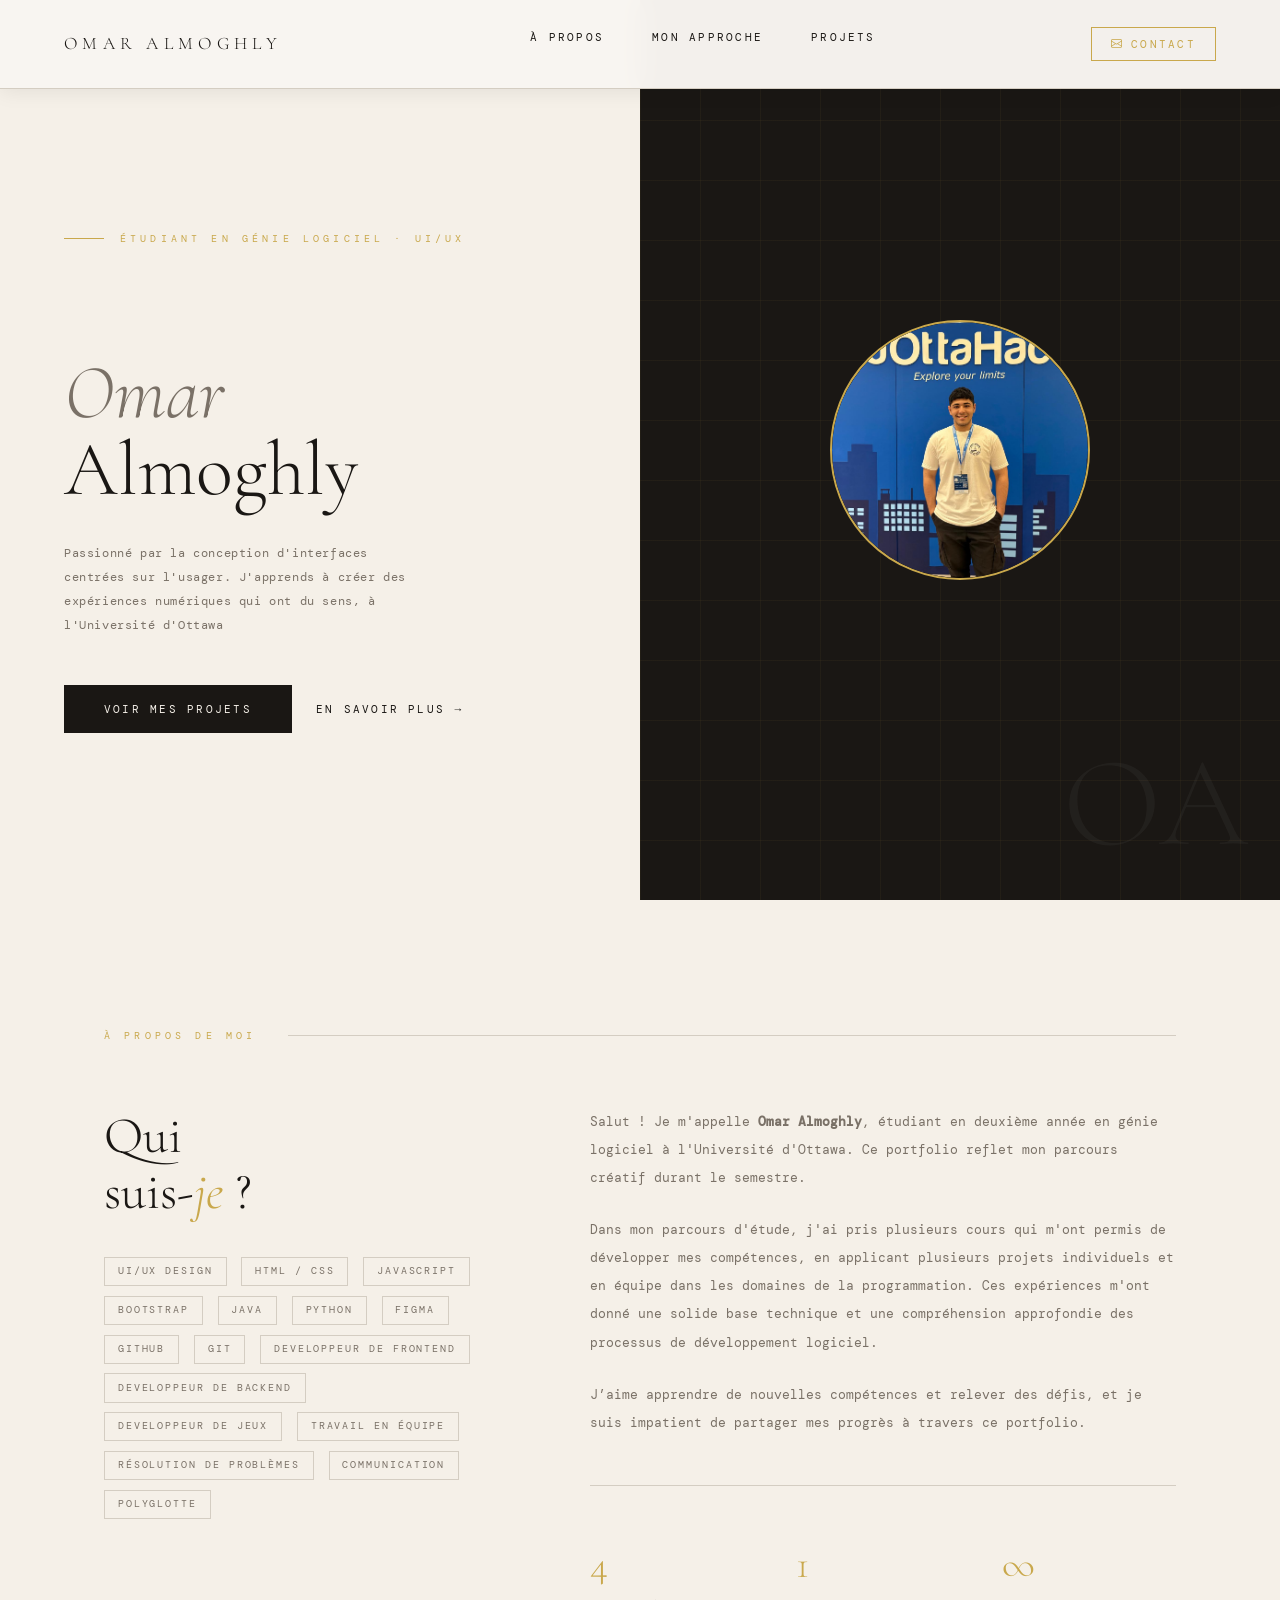
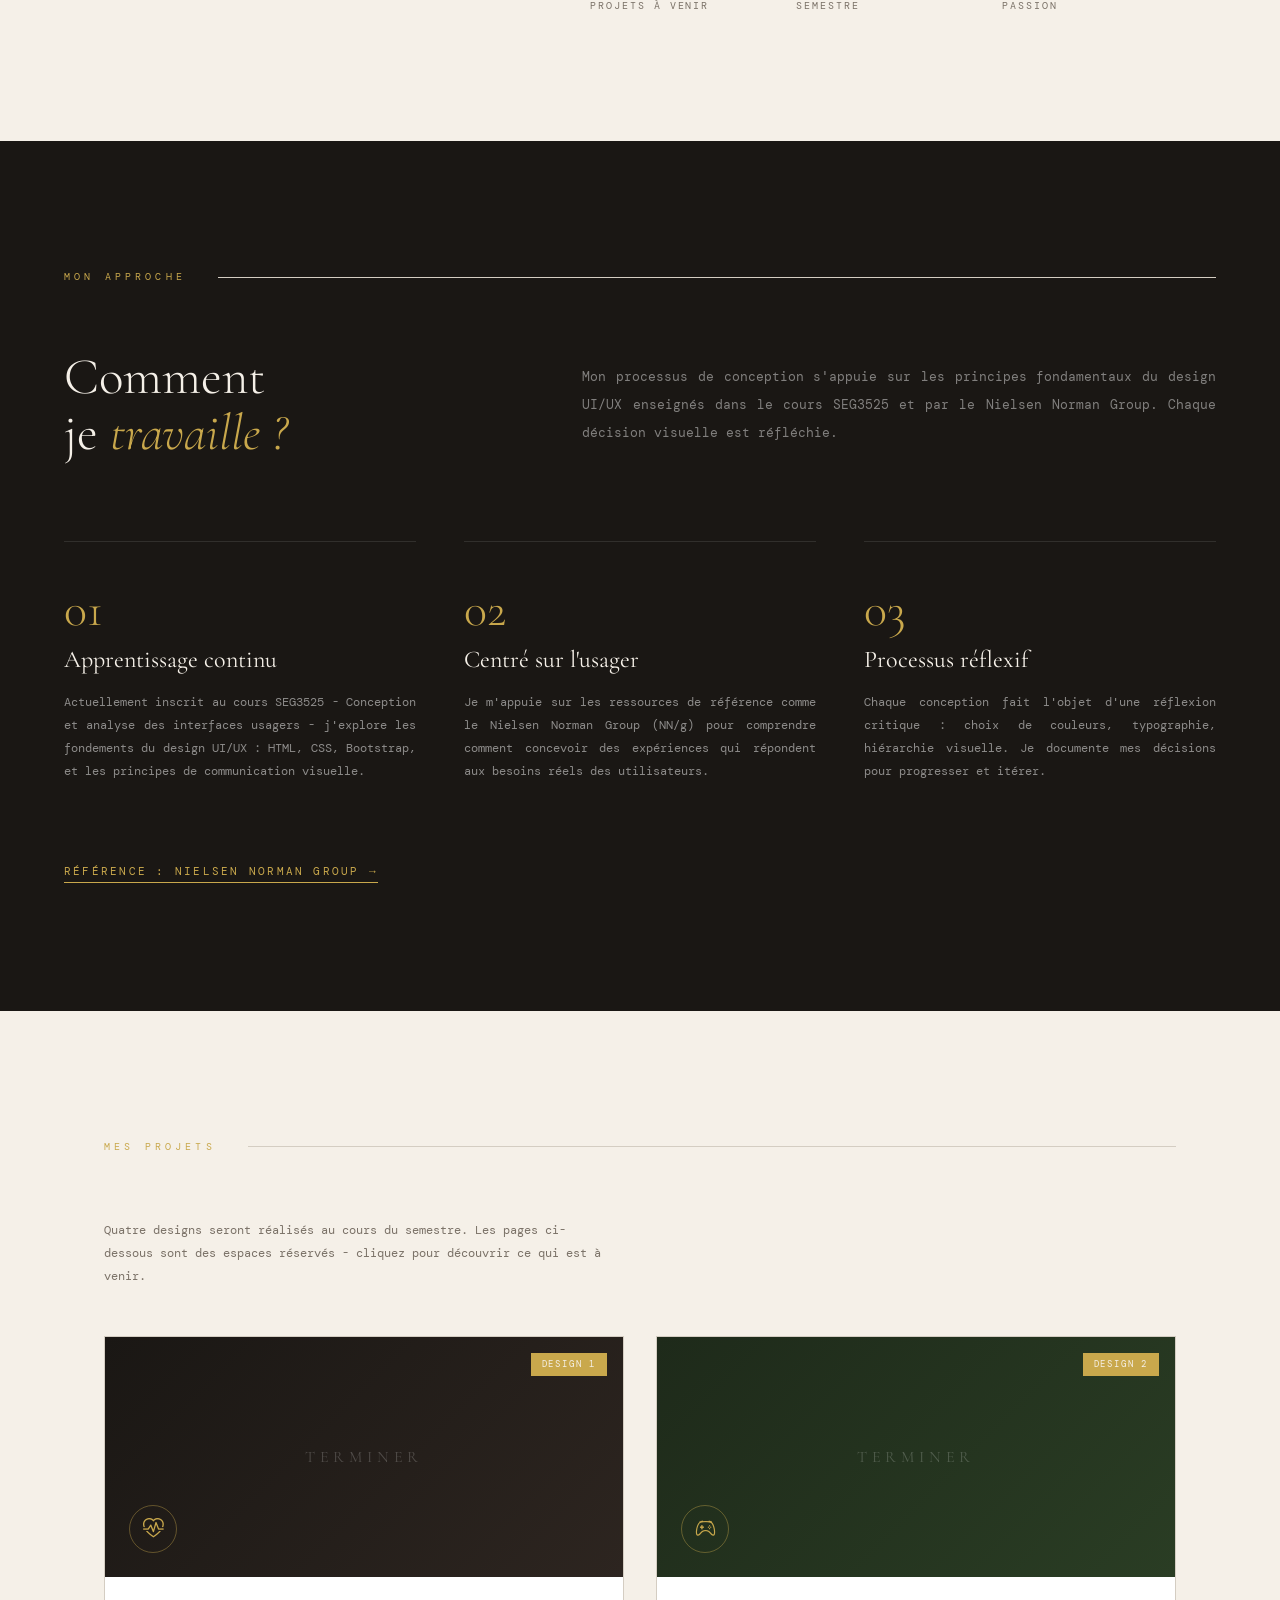
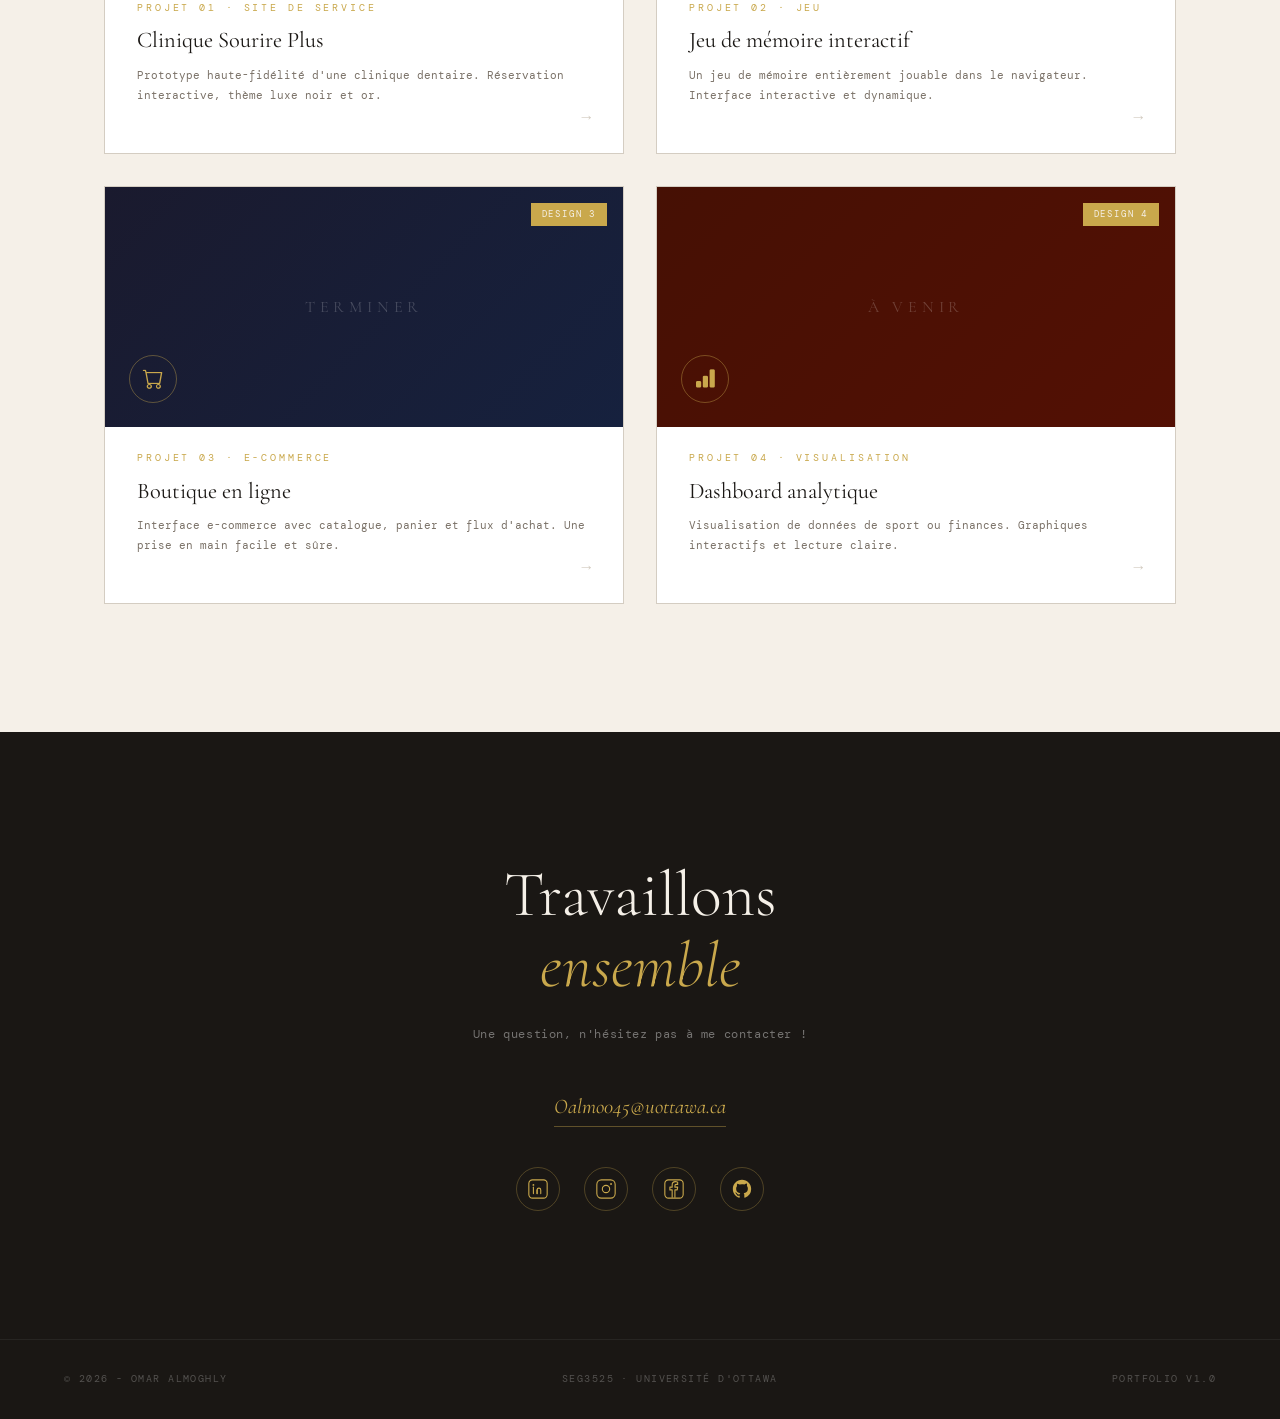
==== commit 128afd60: "Connecter la boutique en ligne (Devoir 4) au portfolio" ====
--- a/index.html
+++ b/index.html
@@ -198,7 +198,7 @@
   <!-- Design 3 -->
   <a href="pages/design3.html" class="project-card">
     <div class="project-img project-img-3">
-      <span class="project-coming">À venir</span>
+      <span class="project-coming">Terminer</span>
       <span class="project-badge">Design 3</span>
       <div class="project-icon">
         <i class="bi bi-cart" style="font-size:1.3rem; color:#c9a84c;"></i>
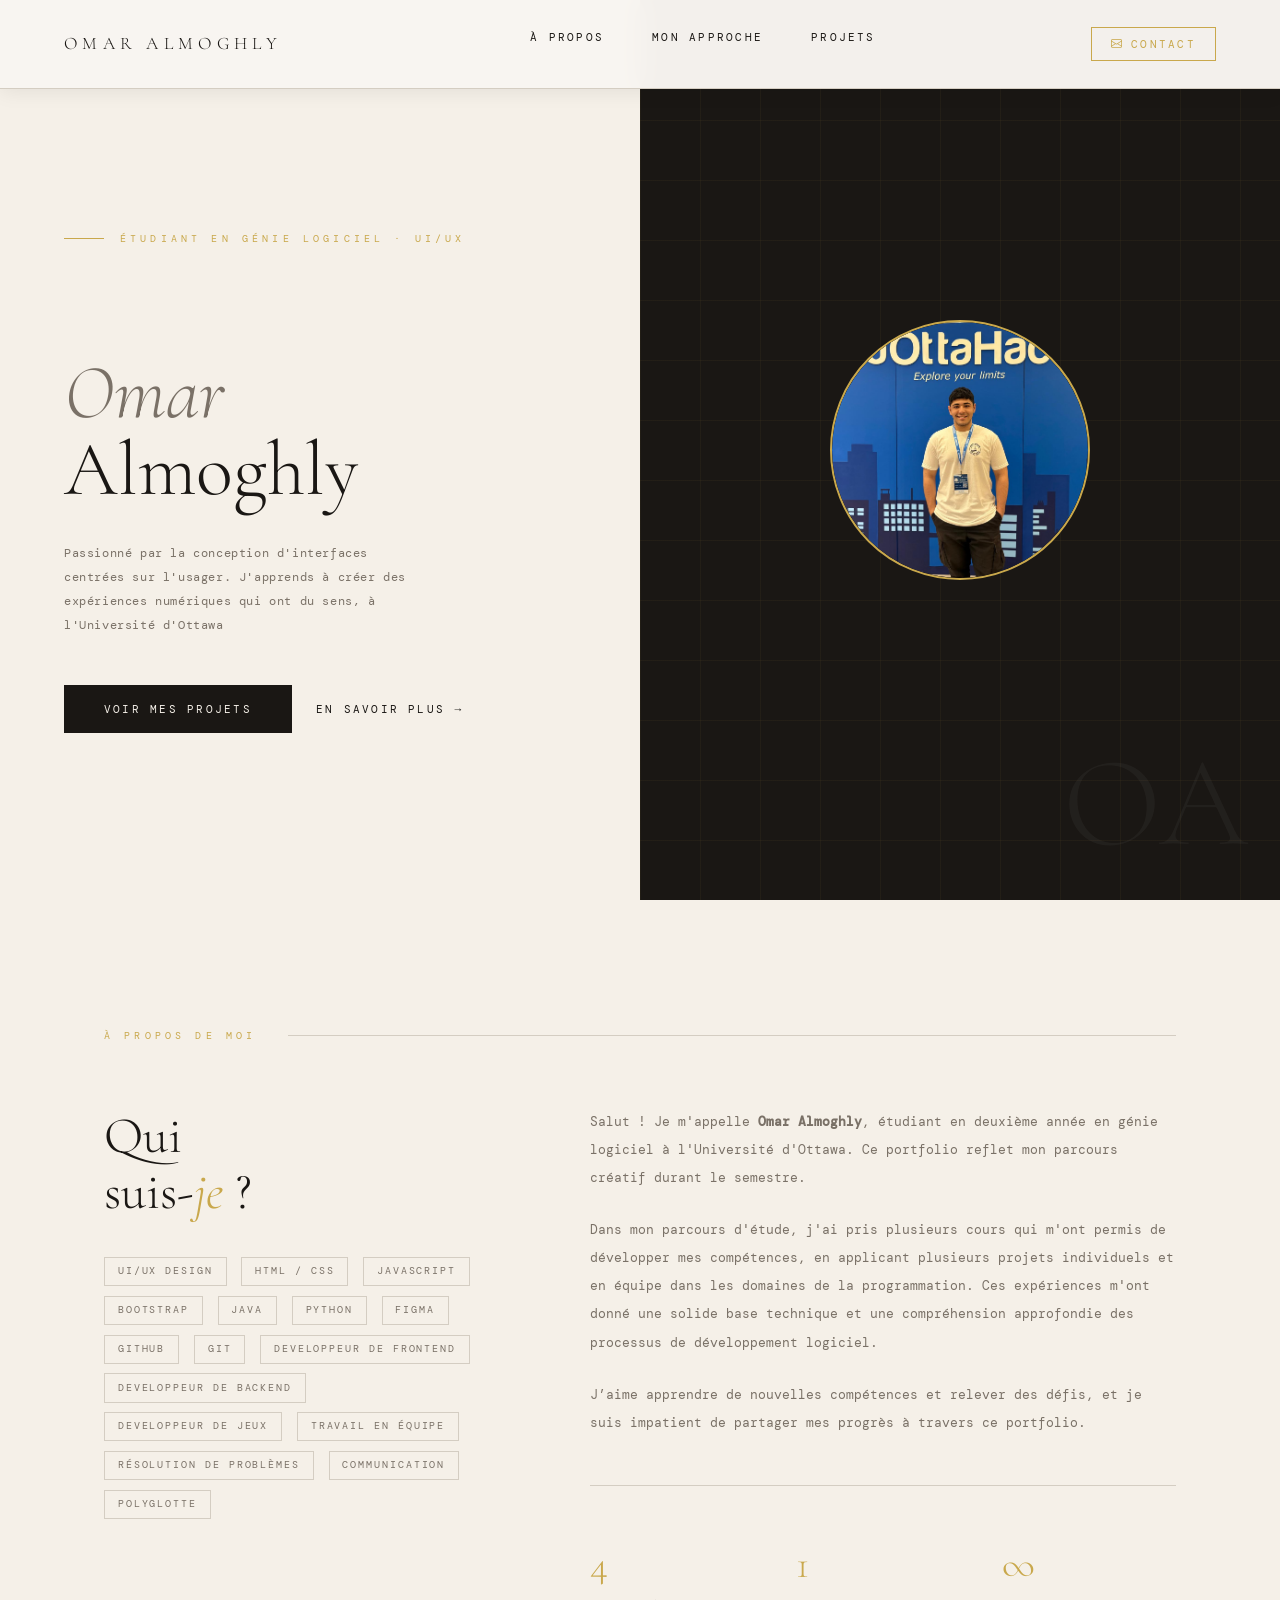
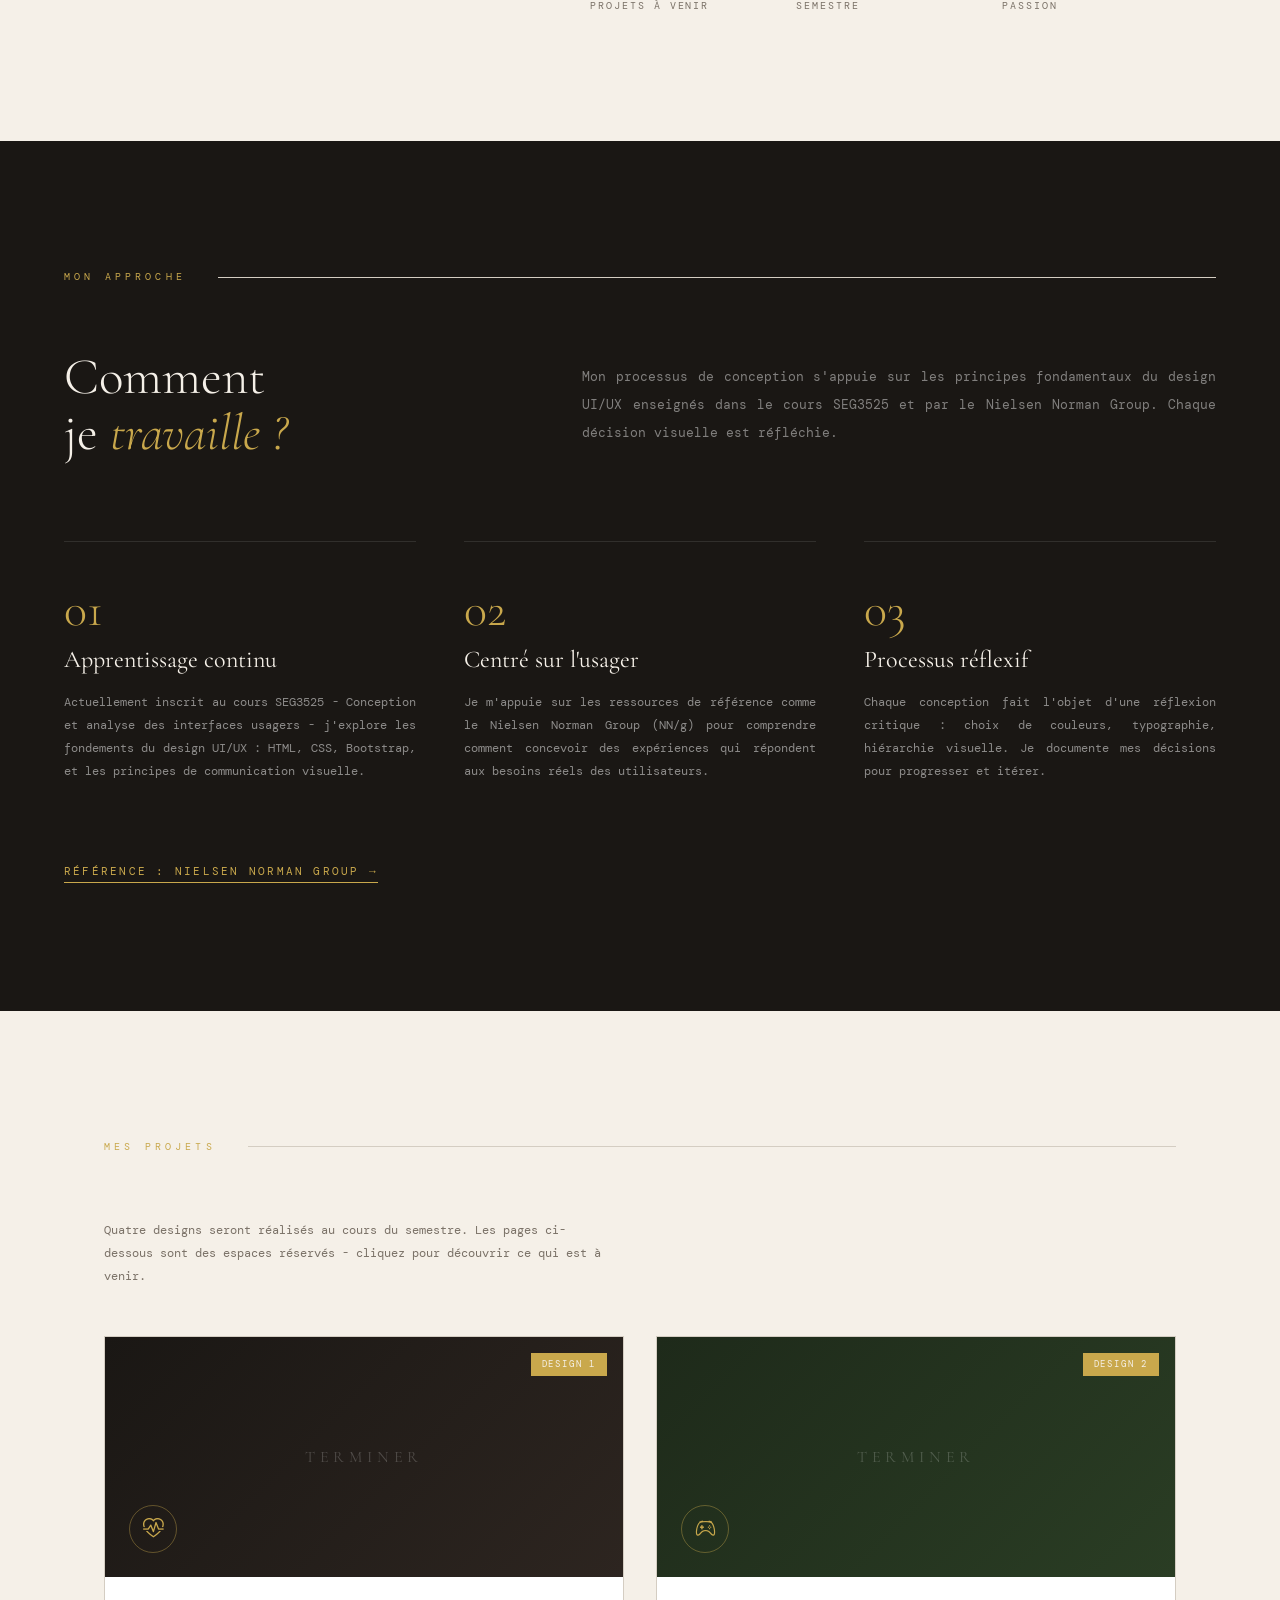
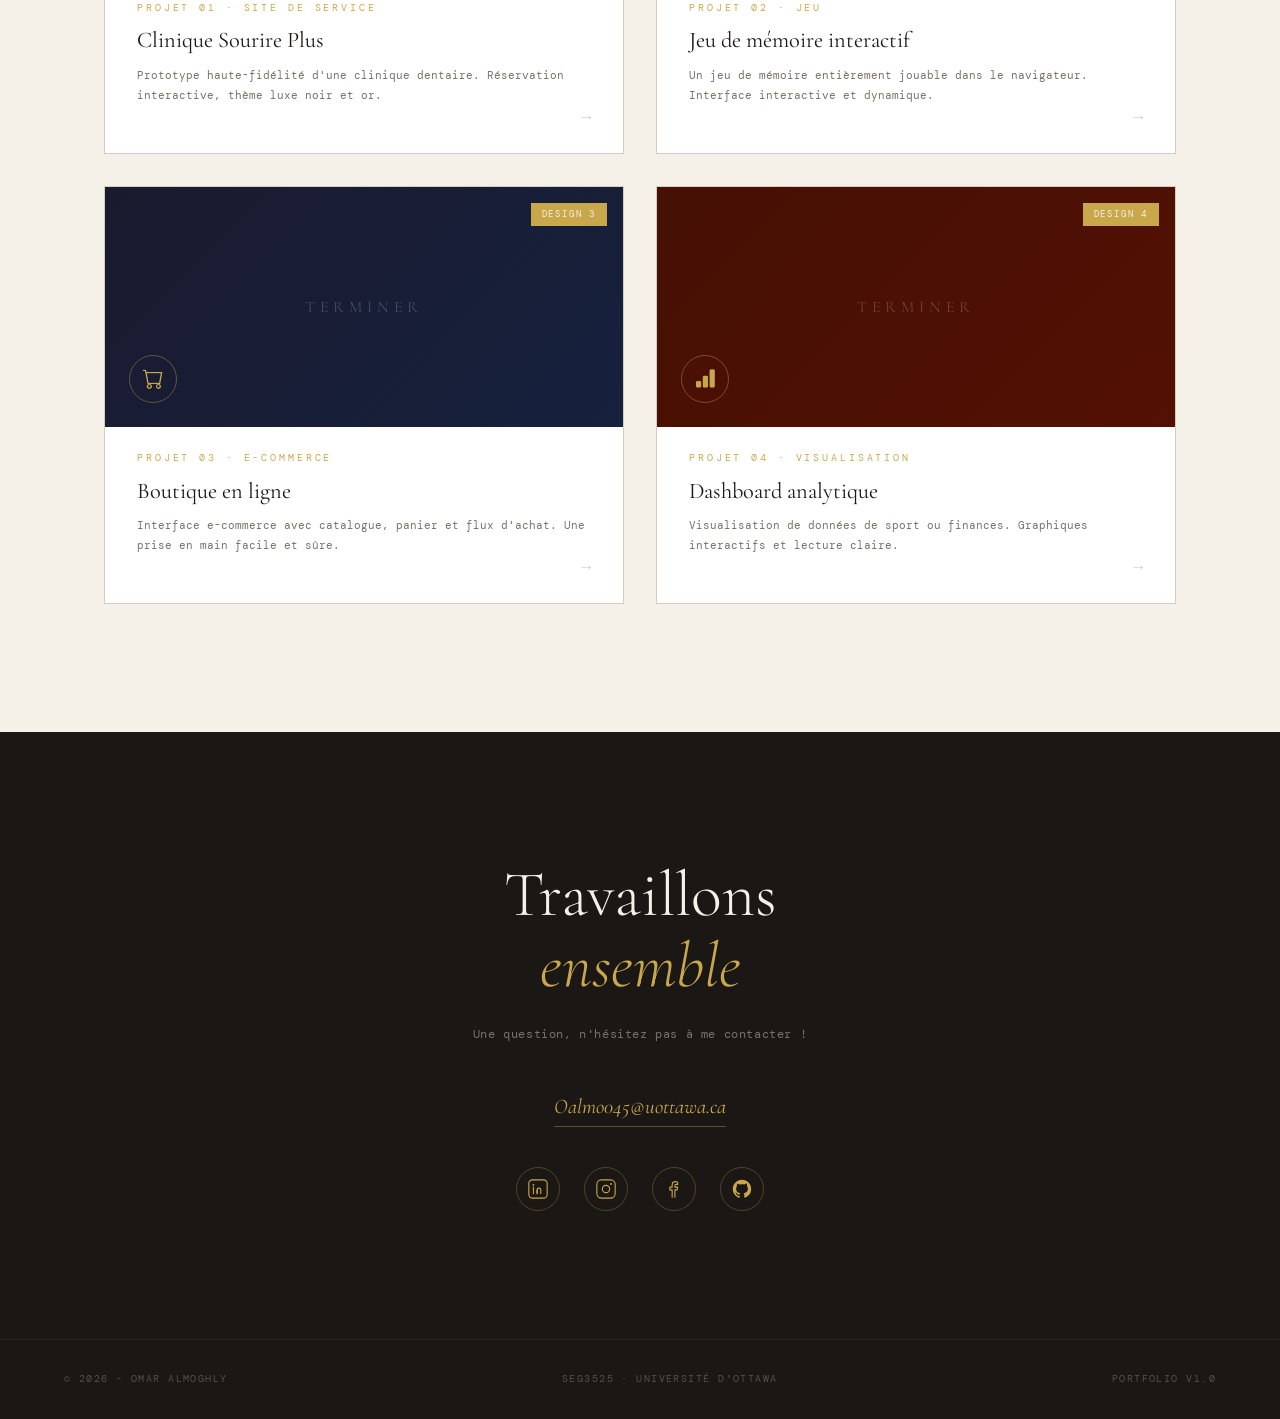
==== commit 573bd0f1: "Ajout du dashboard La Liga (Devoir 5)" ====
--- a/index.html
+++ b/index.html
@@ -216,7 +216,7 @@
   <!-- Design 4 -->
   <a href="pages/design4.html" class="project-card">
     <div class="project-img project-img-4">
-      <span class="project-coming">À venir</span>
+      <span class="project-coming">Terminer</span>
       <span class="project-badge">Design 4</span>
       <div class="project-icon">
         <i class="bi bi-bar-chart-fill" style="font-size:1.3rem; color:#c9a84c;"></i>
@@ -267,7 +267,6 @@
     <!-- Facebook -->
     <a href="https://facebook.com/Omar Basman" target="_blank" class="social-icon">
       <svg width="22" height="22" viewBox="0 0 24 24" fill="none" xmlns="http://www.w3.org/2000/svg">
-        <rect x="2" y="2" width="20" height="20" rx="4" stroke="#c9a84c" stroke-width="1.2"/>
         <path d="M13 21v-8h2.5l.5-3H13V8.5C13 7.7 13.4 7 14.5 7H16V4.5S15 4 13.5 4C11 4 10 5.5 10 7.5V10H7.5v3H10v8" 
               stroke="#c9a84c" stroke-width="1.2" stroke-linecap="round" stroke-linejoin="round"/>
       </svg>
@@ -291,4 +290,4 @@
   <script src="https://cdn.jsdelivr.net/npm/bootstrap@5.3.0/dist/js/bootstrap.bundle.min.js"></script>
   <script src="js/script.js"></script>
 </body>
-</html>
+</html>
